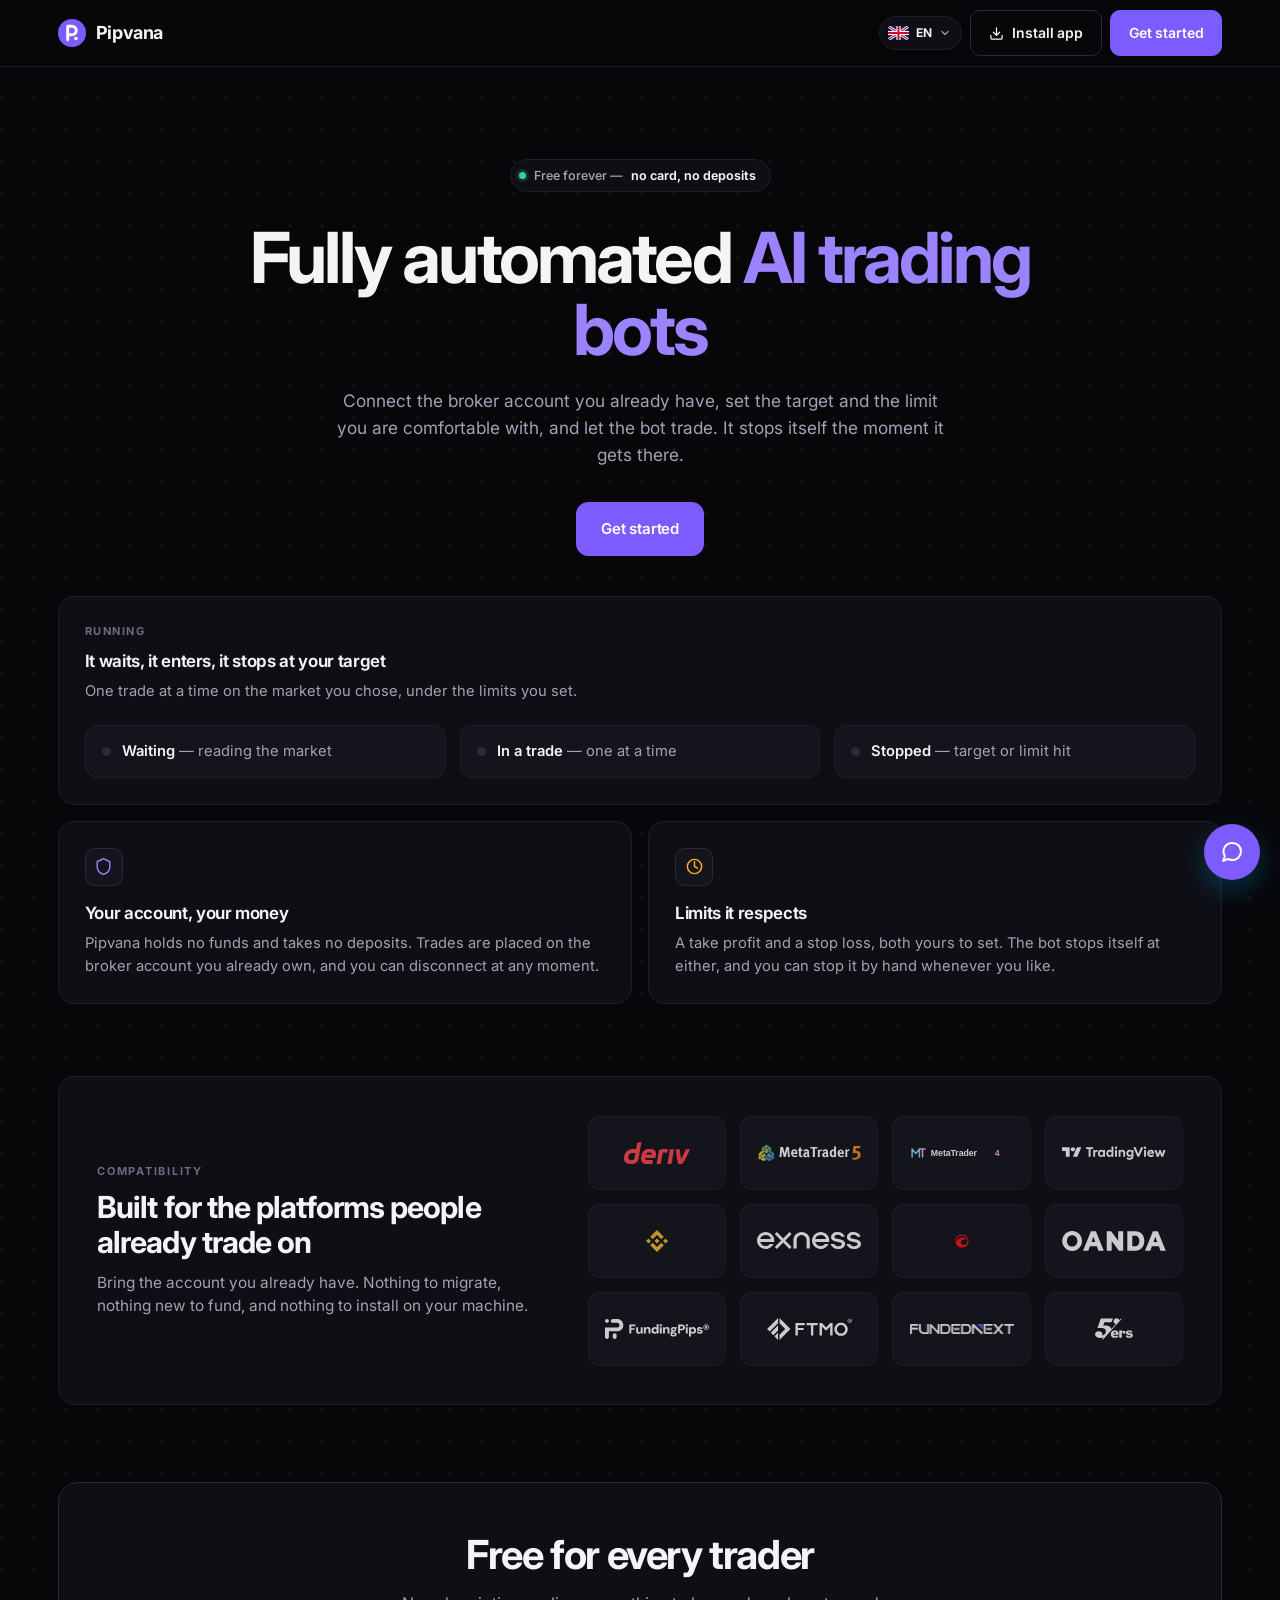
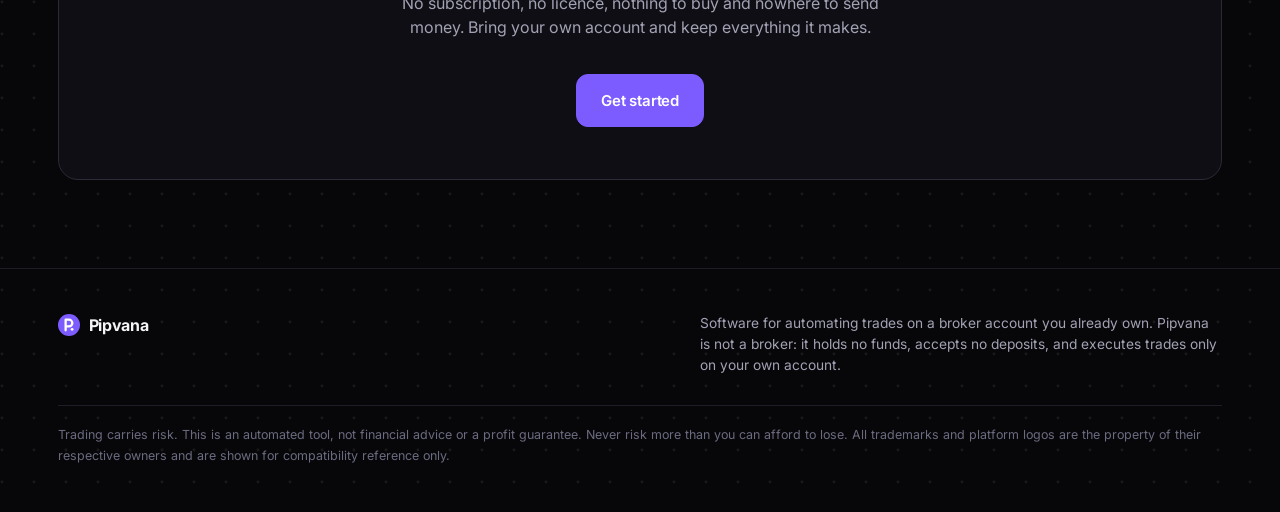
==== analysis.html @ d072cafd "Analysis and Pipvana AI: words at a $0 balance; never past the 10,000 payout; a way to open a real a" ====
<!doctype html>
<html lang="en">
<head>
<meta charset="utf-8" />
<meta name="viewport" content="width=device-width, initial-scale=1, viewport-fit=cover" />
<title>Analysis | Pipvana</title>
<meta name="robots" content="noindex,nofollow" />
<meta name="theme-color" content="#f7f7fb" />
<link rel="icon" href="/favicon.ico" sizes="48x48" />
<link rel="icon" href="/favicon.svg" type="image/svg+xml" sizes="any" />
<link rel="apple-touch-icon" href="/icons/apple-touch-icon.png" />
<link rel="manifest" href="/manifest.webmanifest" />
<script>
/* Applied before paint: a saved dark choice must not flash a light page
   first. Light is the default; dark is the option. */
(function(){try{var t=localStorage.getItem("uptick_theme");
document.documentElement.setAttribute("data-theme",t==="dark"?"dark":"light");}catch(e){}})();
</script>
<link rel="preconnect" href="https://fonts.googleapis.com" />
<link rel="preconnect" href="https://fonts.gstatic.com" crossorigin />
<link rel="stylesheet" href="https://fonts.googleapis.com/css2?family=Inter:wght@400;500;600;700&display=swap" />
<link rel="stylesheet" href="/site.css" />
<link rel="stylesheet" href="/app.css" />
<link rel="stylesheet" href="/analysis/analysis.css" />
<link rel="stylesheet" href="/alert/alert.css" />
<link rel="stylesheet" href="/support.css" />
</head>
<body class="app">

<header class="top">
  <div class="wrap top-in">
    <a class="brand" href="/home.html">
      <svg viewBox="0 0 32 32" width="28" height="28" aria-hidden="true">
        <circle cx="16" cy="16" r="16" fill="#7c5cff"/>
        <g transform="translate(-1.1 -0.3)"><path d="M12.2 24V8.6h4.9a4.85 4.85 0 0 1 0 9.7h-4.9" fill="none" stroke="#fff" stroke-width="3.3" stroke-linecap="round" stroke-linejoin="round"/><circle cx="21.6" cy="22.6" r="2.05" fill="#fff"/></g>
      </svg>
      <span>Pipvana</span>
    </a>

    <div class="perch">
      <button class="btn btn--icon" data-theme-toggle type="button" aria-pressed="true" title="Switch to light">
        <svg class="ico-moon" viewBox="0 0 24 24" width="15" height="15" fill="none" stroke="currentColor" stroke-width="2" stroke-linecap="round" stroke-linejoin="round" aria-hidden="true"><path d="M21 12.8A9 9 0 1 1 11.2 3a7 7 0 0 0 9.8 9.8z"/></svg>
        <svg class="ico-sun" viewBox="0 0 24 24" width="15" height="15" fill="none" stroke="currentColor" stroke-width="2" stroke-linecap="round" stroke-linejoin="round" aria-hidden="true"><circle cx="12" cy="12" r="4.2"/><path d="M12 2v2m0 16v2M2 12h2m16 0h2M4.9 4.9l1.4 1.4m11.4 11.4 1.4 1.4M19.1 4.9l-1.4 1.4M6.3 17.7l-1.4 1.4"/></svg>
        <span data-theme-label class="vh">Light</span>
      </button>
      <span class="perch-v" id="balance">&mdash;</span>
      <span class="badge" id="acct-badge">Real</span>
      <!-- No real account yet (real.js): a red way to open one, in place of the balance. -->
      <a class="perch-real" id="acct-real" href="https://home.deriv.com/dashboard/home?t=8XPRHR2Y8SN8" target="_blank" rel="noopener noreferrer sponsored" hidden><svg viewBox="0 0 24 24" width="14" height="14" fill="none" stroke="currentColor" stroke-width="2" stroke-linecap="round" stroke-linejoin="round" aria-hidden="true"><path d="M16 21v-2a4 4 0 0 0-4-4H6a4 4 0 0 0-4 4v2"/><circle cx="9" cy="7" r="4"/><path d="M19 8v6"/><path d="M22 11h-6"/></svg><span class="perch-real-l">Create real account</span><span class="perch-real-s">Real account</span></a>
      <a class="btn" href="/home.html">Home</a>
    </div>
  </div>
</header>

<main class="wrap dash-main">

  <!-- ── settings ─────────────────────────────────────────────────────── -->
  <section class="tools">
    <div class="tools-head">
      <!-- The "a" of analysis is the handle for the account picker: three
           clicks and it appears. Hidden by default so the page trades the real
           account and only the real account — a demo picked by accident is a
           session of practice trades somebody believes are real, and the
           reverse is worse. -->
      <h1 class="tools-t">Market <span class="acct-reveal" id="acct-key" title="Analysis">a</span>nalysis tools</h1>
    </div>

    <div class="tools-grid">
      <label class="fld fld--acct" id="acct-fld" hidden>
        <span class="fld-k">Account</span>
        <select class="fld-i" id="account"></select>
      </label>
      <label class="fld">
        <span class="fld-k"><span data-k>Stake</span><b class="fig-risk" id="stake-risk" data-i18n-skip hidden></b></span>
        <input class="fld-i" id="stake" type="number" min="0.35" step="0.01" value="1" inputmode="decimal" />
      </label>
      <label class="fld">
        <span class="fld-k">Reference digit</span>
        <input class="fld-i" id="ref" type="number" min="0" max="9" step="1" value="5" inputmode="numeric" />
      </label>
      <label class="fld">
        <span class="fld-k">Analysis count</span>
        <input class="fld-i" id="count" type="number" min="10" max="5000" step="10" value="130" inputmode="numeric" />
      </label>

      <div class="fld fld--mart">
        <span class="fld-k">
          Martingale
          <button class="tog" id="mart-tog" type="button" role="switch" aria-checked="true" aria-label="Martingale">
            <span class="tog-dot"></span>
          </button>
        </span>
        <input class="fld-i" id="mart" type="number" min="1" step="0.1" value="3.1" inputmode="decimal" />
      </div>
    </div>

    <div class="syms">
      <span class="fld-k">Active symbols <span class="fld-hint">select a symbol to see its analysis</span></span>
      <div class="syms-row" id="syms"></div>
    </div>

    <p class="tools-foot">
      <span class="risk" id="risk"></span>
      <span class="next-stake" id="next-stake"></span>
    </p>

    <p class="status" id="status" role="status" aria-live="polite"></p>
  </section>

  <!-- ── one card per active symbol ───────────────────────────────────── -->
  <section class="cards-grid" id="cards"></section>

  <footer class="dash-foot">
    <p class="disclaimer">Trading carries risk. This is an automated tool, not financial advice or a profit guarantee. Never risk more than you can afford to lose.</p>
  </footer>

</main>

<!-- ── transactions ─────────────────────────────────────────────────────
     A rail down the right on a wide screen; on a narrow one the same markup
     becomes a sheet that rises from the bottom. -->
<aside class="txn" id="txn">
  <button class="txn-handle" data-handle type="button" aria-expanded="false" aria-controls="txn-body">
    <span class="txn-grip" aria-hidden="true"></span>
    <span class="txn-handle-t">Transactions <span class="txn-count" data-count></span></span>
    <svg class="txn-chev" viewBox="0 0 24 24" width="16" height="16" fill="none" stroke="currentColor" stroke-width="2.2" stroke-linecap="round" stroke-linejoin="round" aria-hidden="true"><path d="m6 15 6-6 6 6"/></svg>
  </button>

  <div class="txn-body" id="txn-body">
    <div class="txn-head">
      <span>Type</span>
      <span>Entry/Exit spot</span>
      <span class="txn-head-r">Buy price and P/L</span>
    </div>

    <ul class="txn-rows" data-rows><li class="tx-none">No transactions yet.</li></ul>

    <div class="sum">
      <div class="sum-c"><span class="sum-k">Total stake</span><span class="sum-v" data-stake>&mdash;</span></div>
      <div class="sum-c"><span class="sum-k">Total payout</span><span class="sum-v" data-payout>&mdash;</span></div>
      <div class="sum-c"><span class="sum-k">No. of runs</span><span class="sum-v" data-runs>0</span></div>
      <div class="sum-c"><span class="sum-k">Contracts lost</span><span class="sum-v" data-lost>0</span></div>
      <div class="sum-c"><span class="sum-k">Contracts won</span><span class="sum-v" data-won>0</span></div>
      <div class="sum-c"><span class="sum-k">Total profit/loss</span><span class="sum-v" data-pl>&mdash;</span></div>
    </div>

    <button class="btn txn-reset" data-reset type="button">Reset</button>
  </div>
</aside>


<!-- ── the floating bot ─────────────────────────────────────────────────
     Drag it anywhere by its header; close it and a small button brings it
     back. It does only what the cards allow by hand. -->
<button class="bot-open" id="bot-open" type="button" hidden>
  <span class="bot-open-dot" aria-hidden="true"></span>
  <svg viewBox="0 0 24 24" width="16" height="16" fill="none" stroke="currentColor" stroke-width="1.9" stroke-linecap="round" stroke-linejoin="round" aria-hidden="true"><rect x="3" y="8" width="18" height="12" rx="3"/><path d="M12 8V4M8 14h.01M16 14h.01"/></svg>
  <span id="bot-open-label">Open bot</span>
</button>

<aside class="bot" id="bot" aria-label="Trading bot">
  <div class="bot-head" id="bot-head">
    <span class="bot-grip" aria-hidden="true"></span>
    <span class="bot-t">Auto bot</span>
    <button class="bot-x" id="bot-close" type="button" aria-label="Close">
      <svg viewBox="0 0 24 24" width="15" height="15" fill="none" stroke="currentColor" stroke-width="2.2" stroke-linecap="round"><path d="M6 6l12 12M18 6L6 18"/></svg>
    </button>
  </div>

  <div class="bot-body">
    <label class="bot-f">
      <span class="bot-k">Market</span>
      <select class="fld-i" id="bot-market"></select>
    </label>

    <label class="bot-f">
      <span class="bot-k">Trade type</span>
      <select class="fld-i" id="bot-pair"></select>
    </label>
    <p class="bot-note">It takes whichever side of the pair is ahead, checked before every trade.</p>

    <div class="bot-f">
      <span class="bot-k">
        Take profit
        <b class="fig-risk" id="bot-tp-risk" data-i18n-skip hidden></b>
        <button class="tog" id="bot-tp-tog" type="button" role="switch" aria-checked="true" aria-label="Take profit"><span class="tog-dot"></span></button>
      </span>
      <div id="bot-tp-row">
        <input class="fld-i" id="bot-tp" type="number" min="0.01" step="0.01" value="100" inputmode="decimal" />
      </div>
    </div>

    <div class="bot-f">
      <span class="bot-k">
        Stop loss
        <button class="tog" id="bot-sl-tog" type="button" role="switch" aria-checked="false" aria-label="Stop loss"><span class="tog-dot"></span></button>
      </span>
      <div id="bot-sl-row" hidden>
        <input class="fld-i" id="bot-sl" type="number" min="0.01" step="0.01" value="1000" inputmode="decimal" />
      </div>
    </div>

    <!-- Safe / High / Too high on the stake and the take profit: why, and the safe figure (risk.js). -->
    <div class="fig-note" id="bot-risk" data-i18n-skip hidden></div>

    <button class="btn btn--violet bot-run" id="bot-run" type="button">Start</button>

    <dl class="bot-stats">
      <div><dt>Trades</dt><dd class="bot-v" id="bot-trades">0</dd></div>
      <div><dt>Win rate</dt><dd class="bot-v" id="bot-wr">—</dd></div>
      <div><dt>P/L</dt><dd class="bot-v" id="bot-pl">+0.00</dd></div>
    </dl>

    <p class="bot-status" id="bot-status"></p>
  </div>
</aside>

<script src="/alert/alert.js"></script>
<script src="/real.js"></script>
<script src="/deriv.js"></script>
<script src="/currency.js"></script>
<script src="/prefs.js"></script>
<script src="/analysis/contracts.js"></script>
<script src="/analysis/session.js"></script>
<script src="/analysis/analyser.js"></script>
<script src="/analysis/txn.js"></script>
<script src="/risk.js"></script>
<script src="/analysis/bot.js"></script>
<script src="/unlock.js"></script>
<script src="/analysis/app.js"></script>
<script src="/theme.js"></script>
<script src="/support.js" defer></script>
<script src="/i18n/i18n.js"></script>
</body>
</html>
---- site.css ----
/* ══════════════════════════════════════════════════════════════════════════
   KAIROS — the site's look.

   Black, with a dotted field. The difference from the other site is not the
   ground, it is the STRUCTURE and the colour: a bento grid where that one has
   a single hero panel, a bordered table of platform marks where that one has
   a loose strip, violet and amber where that one is pink and light blue, and
   generous rounded panels where that one is flat cards and pills.

   Rules kept because they are good practice, not house style: no gradients
   anywhere, depth from solid fills and hairline borders, and every size in
   clamp() so one set of rules holds from a phone to a wide desktop.
   ══════════════════════════════════════════════════════════════════════════ */

:root {
  --void:      #07070a;   /* the page */
  --panel:     #0e0e14;   /* a card on it */
  --panel-2:   #14141c;   /* something raised on the card */
  --line:      #1e1e28;
  --line-hi:   #2b2b38;

  --text:      #f4f4f7;
  --text-2:    #a2a2b4;
  --text-3:    #6b6b80;

  --violet:    #7c5cff;
  --violet-hi: #9b83ff;
  --amber:     #ffb020;
  --mint:      #34d399;

  --gutter: clamp(18px, 4.5vw, 64px);
  --r:      16px;
  --r-sm:   12px;

  /* The dotted field. Bigger and fainter than a texture wants to be, so it
     reads as depth behind the panels rather than as pattern on them. */
  --dots: url("data:image/svg+xml,%3Csvg xmlns='http://www.w3.org/2000/svg' width='32' height='32'%3E%3Ccircle cx='2' cy='2' r='1.4' fill='%23ffffff' fill-opacity='0.07'/%3E%3C/svg%3E");

  /* Tints, as tokens rather than rgba() sprinkled through the file: on a light
     ground the same translucency over white is nearly invisible, so each one
     needs its own value per theme. */
  --violet-tint: rgba(124, 92, 255, 0.13);
  --violet-edge: rgba(124, 92, 255, 0.4);
  --amber-tint:  rgba(255, 176, 32, 0.13);
  --amber-edge:  rgba(255, 176, 32, 0.42);
  --mint-tint:   rgba(52, 211, 153, 0.12);
  --mint-edge:   rgba(52, 211, 153, 0.3);
  --danger:      #ff6a6a;
  --danger-tint: rgba(255, 106, 106, 0.1);
}

/* ── Light ────────────────────────────────────────────────────────────────
   Light is what a first-time visitor gets on every page behind the front
   door; the pages stamp data-theme="light" before they paint unless dark was
   chosen. The landing page is the exception and stays black on purpose, so
   the bare :root above is still the dark set and only what changes is
   written here.

   The accents darken: violet and mint that read well on black are washed out
   on white, and a figure nobody can read is worse than one that is not
   coloured at all. */
:root[data-theme="light"] {
  --void:      #f7f7fb;
  --panel:     #ffffff;
  --panel-2:   #f2f2f7;
  --line:      #e6e6ef;
  --line-hi:   #d5d5e2;

  --text:      #14141c;
  --text-2:    #55556a;
  --text-3:    #83839a;

  --violet:    #6d4bf0;
  --violet-hi: #5836d6;
  --amber:     #b06a00;
  --mint:      #0f9d63;

  --dots: url("data:image/svg+xml,%3Csvg xmlns='http://www.w3.org/2000/svg' width='32' height='32'%3E%3Ccircle cx='2' cy='2' r='1.4' fill='%23000000' fill-opacity='0.07'/%3E%3C/svg%3E");

  --violet-tint: rgba(109, 75, 240, 0.1);
  --violet-edge: rgba(109, 75, 240, 0.3);
  --amber-tint:  rgba(176, 106, 0, 0.1);
  --amber-edge:  rgba(176, 106, 0, 0.28);
  --mint-tint:   rgba(15, 157, 99, 0.1);
  --mint-edge:   rgba(15, 157, 99, 0.28);
  --danger:      #d92d20;
  --danger-tint: rgba(217, 45, 32, 0.08);
}

* { box-sizing: border-box; }
html { -webkit-text-size-adjust: 100%; }

body {
  margin: 0;
  background-color: var(--void);
  background-image: var(--dots);
  color: var(--text);
  font-family: "Inter", ui-sans-serif, system-ui, -apple-system, "Segoe UI", Roboto, Arial, sans-serif;
  font-size: 16px;
  line-height: 1.55;
  -webkit-font-smoothing: antialiased;
}

img { max-width: 100%; }
a { color: inherit; text-decoration: none; }

/* Full bleed. A centred column leaves a band of empty page down each side on
   a wide screen; this uses the screen it is given and keeps only a gutter. */
.wrap { width: 100%; padding-inline: var(--gutter); }

/* ── Header ───────────────────────────────────────────────────────────── */

.top {
  position: sticky;
  top: 0;
  z-index: 60;
  /* The page's own ground at four fifths, so the bar belongs to whichever
     theme is on rather than being a black strip on a white page. */
  background: color-mix(in srgb, var(--void) 82%, transparent);
  backdrop-filter: blur(12px);
  border-bottom: 1px solid var(--line);
}
@supports not (background: color-mix(in srgb, red 50%, transparent)) {
  .top { background: var(--void); }
}
.top-in { display: flex; align-items: center; gap: 14px; height: 66px; }

.brand { display: inline-flex; align-items: center; gap: 10px; font-weight: 700; font-size: 18px; letter-spacing: -0.02em; }
.brand svg { display: block; }
.top-cta { display: flex; align-items: center; gap: 8px; margin-left: auto; }

/* ── Buttons ──────────────────────────────────────────────────────────── */

.btn {
  display: inline-flex;
  align-items: center;
  justify-content: center;
  gap: 8px;
  padding: 11px 18px;
  font: inherit;
  font-size: 14px;
  font-weight: 600;
  letter-spacing: -0.01em;
  color: var(--text);
  background: transparent;
  border: 1px solid var(--line-hi);
  border-radius: 10px;
  cursor: pointer;
  transition: background 0.16s ease, border-color 0.16s ease, transform 0.08s ease;
}
.btn:hover { background: var(--panel-2); border-color: #3a3a4a; }
.btn:active { transform: translateY(1px); }
.btn[hidden] { display: none; }

.btn--violet { background: var(--violet); border-color: var(--violet); color: #fff; }
:root[data-theme="light"] .btn--violet:hover { background: var(--violet-hi); border-color: var(--violet-hi); }
.btn--violet:hover { background: var(--violet-hi); border-color: var(--violet-hi); }
.btn--lg { padding: 14px 24px; font-size: 15px; border-radius: 12px; }

/* ── Switch ───────────────────────────────────────────────────────────────
   The martingale on the analysis page, the take profit and the stop loss on
   the bot, "first trade loses" on both simulation cards. It lives here rather
   than in any one page's stylesheet because the pages that use it do not all
   load the same ones — and a switch that is not styled is a setting nobody
   can see they have. */

.tog {
  position: relative;
  flex: none;
  width: 34px;
  height: 18px;
  padding: 0;
  background: var(--panel-2);
  border: 1px solid var(--line-hi);
  border-radius: 999px;
  cursor: pointer;
  transition: background 0.18s ease, border-color 0.18s ease;
}
.tog-dot {
  position: absolute;
  top: 2px;
  left: 2px;
  width: 12px;
  height: 12px;
  background: var(--text-3);
  border-radius: 50%;
  transition: transform 0.18s ease, background 0.18s ease;
}
/* On moves the knob as well as changing the colour, so it does not rest on
   hue alone. */
.tog[aria-checked="true"] { background: var(--mint-tint); border-color: var(--mint-edge); }
.tog[aria-checked="true"] .tog-dot { transform: translateX(16px); background: var(--mint); }

@media (max-width: 700px) { .btn--install span { display: none; } }

/* ── Flash ────────────────────────────────────────────────────────────────
   Two of them: the dashboard's "connected" line, which sits in the flow and
   fades itself out, and the landing page's failure, which floats over the
   page because there is no column there to sit in.

   Both fade rather than appear: a banner that pops in is read as an error by
   somebody who was not looking at that part of the screen. */

.flash {
  display: inline-flex;
  align-items: center;
  gap: 9px;
  margin-bottom: 16px;
  padding: 9px 14px;
  font-size: 13px;
  font-weight: 600;
  color: var(--mint);
  background: var(--mint-tint);
  border: 1px solid var(--mint-edge);
  border-radius: 10px;
  opacity: 0;
  transform: translateY(-6px);
  transition: opacity 0.3s ease, transform 0.3s ease;
}
.flash.is-in { opacity: 1; transform: none; }
.flash[hidden] { display: none; }

.flash--error {
  position: fixed;
  left: 50%;
  bottom: 24px;
  z-index: 80;
  margin: 0;
  max-width: calc(100vw - 40px);
  color: var(--danger);
  background: var(--panel);
  border-color: var(--danger);
  transform: translate(-50%, 8px);
  text-align: center;
}
.flash--error.is-in { transform: translate(-50%, 0); }

/* ── The connect gate ─────────────────────────────────────────────────────
   Asked once, on the first press of Get started. Its own classes rather than
   the dashboard's .sheet, which lives in app.css — a file the landing page
   does not load. Tokens throughout, so it holds up in either theme. */

.gate {
  position: fixed;
  inset: 0;
  z-index: 90;
  display: grid;
  place-items: center;
  padding: 20px;
}
.gate[hidden] { display: none; }

.gate-back {
  position: absolute;
  inset: 0;
  background: rgba(0, 0, 0, 0.66);
  opacity: 0;
  transition: opacity 0.2s ease;
}
.gate.is-in .gate-back { opacity: 1; }

.gate-card {
  position: relative;
  width: min(100%, 460px);
  max-height: min(86vh, 640px);
  overflow-y: auto;
  padding: clamp(22px, 3vw, 28px);
  background: var(--panel);
  border: 1px solid var(--line);
  border-radius: var(--r);
  opacity: 0;
  transform: translateY(10px) scale(0.985);
  transition: opacity 0.2s ease, transform 0.2s ease;
}
.gate.is-in .gate-card { opacity: 1; transform: none; }

.gate-head { display: flex; align-items: flex-start; justify-content: space-between; gap: 16px; }
.gate-k {
  margin: 0 0 4px;
  font-size: 10px;
  font-weight: 700;
  letter-spacing: 0.14em;
  text-transform: uppercase;
  color: var(--text-3);
}
.gate-t {
  margin: 0;
  font-size: clamp(1.1rem, 2.2vw, 1.28rem);
  font-weight: 700;
  letter-spacing: -0.02em;
}
.gate-x {
  flex: none;
  display: grid;
  place-items: center;
  width: 34px;
  height: 34px;
  color: var(--text-2);
  background: transparent;
  border: 1px solid var(--line);
  border-radius: 10px;
  cursor: pointer;
  transition: color 0.18s ease, border-color 0.18s ease;
}
.gate-x:hover { color: var(--text); border-color: var(--line-hi); }

.gate-p { margin: 18px 0 0; font-size: 13px; line-height: 1.6; color: var(--text-2); }
.gate-p strong { color: var(--text); font-weight: 650; }

/* The two answers, each the full width of the card: this is a choice between
   them, not a main action with an afterthought beside it. */
.gate-actions { display: grid; gap: 10px; margin-top: 22px; }
.gate-actions .btn { width: 100%; }

/* ── Hero ─────────────────────────────────────────────────────────────────
   Centred, because the bento grid under it is the width of the page and a
   left-aligned headline would leave it hanging off one edge. */

.hero { padding: clamp(46px, 8vw, 92px) 0 clamp(26px, 4vw, 40px); text-align: center; }

.pill {
  display: inline-flex;
  align-items: center;
  gap: 8px;
  padding: 6px 14px 6px 8px;
  font-size: 12.5px;
  font-weight: 550;
  color: var(--text-2);
  background: var(--panel);
  border: 1px solid var(--line);
  border-radius: 999px;
}
.pill b { color: var(--text); font-weight: 650; }
.pill-dot {
  width: 7px; height: 7px; border-radius: 50%;
  background: var(--mint);
  box-shadow: 0 0 0 3px rgba(52, 211, 153, 0.16);
  animation: beat 2.4s ease-in-out infinite;
}
@keyframes beat { 50% { opacity: 0.35; } }

.h1 {
  margin: clamp(20px, 3vw, 30px) auto 0;
  max-width: 20ch;
  font-size: clamp(2.3rem, 6.4vw, 4.4rem);
  line-height: 1.02;
  letter-spacing: -0.04em;
  font-weight: 700;
}
.h1 em { font-style: normal; color: var(--violet-hi); }

.sub {
  margin: clamp(16px, 2.2vw, 22px) auto 0;
  max-width: 56ch;
  font-size: clamp(1rem, 1.35vw, 1.1rem);
  color: var(--text-2);
}

.cta-row { display: flex; flex-wrap: wrap; gap: 10px; justify-content: center; margin-top: clamp(24px, 3.2vw, 34px); }

/* ── Bento ────────────────────────────────────────────────────────────────
   Four panels on a six-column grid: a wide one that shows the bot's states,
   and three that each answer one question. This is the shape of the page. */

.bento {
  display: grid;
  grid-template-columns: repeat(6, minmax(0, 1fr));
  gap: clamp(12px, 1.4vw, 16px);
  padding-bottom: clamp(40px, 6vw, 72px);
}
.tile {
  padding: clamp(20px, 2.2vw, 26px);
  background: var(--panel);
  border: 1px solid var(--line);
  border-radius: var(--r);
}
.tile--wide { grid-column: span 6; }
.tile--half { grid-column: span 3; }

.tile-k {
  margin: 0 0 8px;
  font-size: 11px;
  font-weight: 700;
  letter-spacing: 0.14em;
  text-transform: uppercase;
  color: var(--text-3);
}
.tile-t { margin: 0 0 6px; font-size: 1.06rem; font-weight: 650; letter-spacing: -0.02em; }
.tile-p { margin: 0; font-size: 0.92rem; color: var(--text-2); }

.tile-icon {
  display: grid;
  place-items: center;
  width: 38px; height: 38px;
  margin-bottom: 14px;
  border: 1px solid var(--line-hi);
  border-radius: 10px;
  background: var(--panel-2);
}
.i-violet { color: var(--violet-hi); }
.i-amber { color: var(--amber); }
.i-mint { color: var(--mint); }

@media (max-width: 860px) {
  .tile--half { grid-column: span 6; }
}

/* ── The states strip ─────────────────────────────────────────────────────
   What the bot is doing, as the three states it moves between. No prices and
   no figures: a number on a landing page about trading is a number somebody
   had to make up. */

.flow {
  display: grid;
  grid-template-columns: repeat(3, minmax(0, 1fr));
  gap: clamp(10px, 1.2vw, 14px);
  margin-top: clamp(16px, 2vw, 22px);
}
.state {
  display: flex;
  align-items: center;
  gap: 11px;
  padding: 14px 16px;
  background: var(--panel-2);
  border: 1px solid var(--line);
  border-radius: var(--r-sm);
  font-size: 0.92rem;
  color: var(--text-2);
}
.state b { color: var(--text); font-weight: 600; }
.state-led {
  flex: none;
  width: 9px; height: 9px;
  border-radius: 50%;
  background: var(--line-hi);
}

/* Each state lights in turn, so the strip reads as a cycle rather than three
   labels. Nine seconds: long enough to notice, slow enough to ignore. */
.state:nth-child(1) .state-led { animation: lamp 9s linear infinite; }
.state:nth-child(2) .state-led { animation: lamp 9s linear infinite 3s; }
.state:nth-child(3) .state-led { animation: lamp 9s linear infinite 6s; }

@keyframes lamp {
  0%, 33.4% { background: var(--violet); box-shadow: 0 0 0 3px rgba(124, 92, 255, 0.2); }
  33.5%, 100% { background: var(--line-hi); box-shadow: none; }
}

@media (max-width: 700px) { .flow { grid-template-columns: minmax(0, 1fr); } }
@media (prefers-reduced-motion: reduce) {
  .state-led, .pill-dot { animation: none; }
}

/* ── Platforms ────────────────────────────────────────────────────────────
   The line on the left, the marks floating on the right. Each one drifts on
   its own timing, so the cluster breathes rather than pulsing in unison —
   twelve things moving together reads as a glitch, twelve things moving
   independently reads as alive. */

.plat { padding-bottom: clamp(44px, 6vw, 84px); }
.plat-in {
  display: grid;
  grid-template-columns: minmax(0, 0.85fr) minmax(0, 1.15fr);
  gap: clamp(24px, 4vw, 64px);
  align-items: center;
  padding: clamp(24px, 3vw, 40px);
  background: var(--panel);
  border: 1px solid var(--line);
  border-radius: var(--r);
}
.plat-k {
  margin: 0 0 10px;
  font-size: 11px;
  font-weight: 700;
  letter-spacing: 0.16em;
  text-transform: uppercase;
  color: var(--text-3);
}
.plat-t { margin: 0; font-size: clamp(1.35rem, 2.4vw, 1.9rem); line-height: 1.12; letter-spacing: -0.03em; font-weight: 700; }
.plat-p { margin: 12px 0 0; max-width: 44ch; color: var(--text-2); font-size: 0.96rem; }

.cloud {
  display: grid;
  grid-template-columns: repeat(4, minmax(0, 1fr));
  gap: clamp(10px, 1.2vw, 14px);
}
.chip {
  display: grid;
  place-items: center;
  min-height: 74px;
  padding: 14px;
  background: var(--panel-2);
  border: 1px solid var(--line);
  border-radius: var(--r-sm);
  animation: float 7s ease-in-out infinite;
  transition: border-color 0.16s ease, transform 0.16s ease;
}
.chip:hover { border-color: var(--line-hi); transform: translateY(-2px); }
.chip img { height: 22px; width: auto; max-width: 104px; object-fit: contain; opacity: 0.78; }
.chip:hover img { opacity: 1; }

/* Twelve chips, each offset so no two rise together. */
.chip:nth-child(6n+1) { animation-delay: 0s; }
.chip:nth-child(6n+2) { animation-delay: -1.1s; }
.chip:nth-child(6n+3) { animation-delay: -2.3s; }
.chip:nth-child(6n+4) { animation-delay: -3.4s; }
.chip:nth-child(6n+5) { animation-delay: -4.6s; }
.chip:nth-child(6n)   { animation-delay: -5.7s; }

@keyframes float {
  0%, 100% { transform: translateY(0); }
  50% { transform: translateY(-7px); }
}

@media (max-width: 1000px) {
  .plat-in { grid-template-columns: minmax(0, 1fr); }
}
@media (max-width: 560px) {
  .cloud { grid-template-columns: repeat(3, minmax(0, 1fr)); }
  .chip { min-height: 64px; }
}
@media (prefers-reduced-motion: reduce) {
  .chip { animation: none; }
}

/* ── Closing ──────────────────────────────────────────────────────────── */

.end { padding-bottom: clamp(48px, 7vw, 88px); }
.end-in {
  padding: clamp(28px, 4vw, 52px);
  text-align: center;
  background: var(--panel);
  border: 1px solid var(--line-hi);
  border-radius: calc(var(--r) + 4px);
}
.end-t { margin: 0 auto; max-width: 20ch; font-size: clamp(1.6rem, 3.4vw, 2.5rem); line-height: 1.06; letter-spacing: -0.035em; font-weight: 700; }
.end-p { margin: 14px auto 0; max-width: 52ch; color: var(--text-2); font-size: 1rem; }

/* ── Footer ───────────────────────────────────────────────────────────── */

.foot { border-top: 1px solid var(--line); padding: clamp(28px, 4vw, 44px) 0 clamp(32px, 4vw, 46px); }
.foot-in { display: flex; flex-wrap: wrap; gap: 20px 40px; justify-content: space-between; align-items: flex-start; }
.foot-brand { display: inline-flex; align-items: center; gap: 9px; font-weight: 700; letter-spacing: -0.02em; }
.foot-note { max-width: 58ch; margin: 0; font-size: 0.86rem; color: var(--text-2); }
.foot-legal { margin: clamp(20px, 3vw, 28px) 0 0; padding-top: 18px; border-top: 1px solid var(--line); font-size: 0.78rem; line-height: 1.7; color: var(--text-3); }

/* ── The install prompt, for install.js ───────────────────────────────── */

.how {
  position: fixed; inset: 0; z-index: 200;
  display: flex; align-items: center; justify-content: center;
  padding: 20px;
  background: rgba(3, 3, 6, 0.66);
}
.how-card {
  width: 100%; max-width: 380px;
  padding: 22px;
  background: var(--panel);
  border: 1px solid var(--line-hi);
  border-radius: var(--r);
}
.how-head { display: flex; align-items: flex-start; justify-content: space-between; gap: 12px; }
.how-head h3 { margin: 0; font-size: 1.02rem; letter-spacing: -0.02em; }
.how-x {
  flex: none; display: grid; place-items: center;
  width: 30px; height: 30px;
  background: none; color: var(--text-2);
  border: 1px solid var(--line-hi); border-radius: 9px; cursor: pointer;
}
.how-card > p { margin: 10px 0 14px; font-size: 0.9rem; color: var(--text-2); }
.how-steps { margin: 0 0 18px; padding-left: 20px; font-size: 0.92rem; color: var(--text-2); }
.how-steps li { margin-bottom: 8px; }
.how-steps b { color: var(--text); }
.how-ok { width: 100%; }

/* ══ Names the tool pages already use ══════════════════════════════════════
   analysis.css was written against the other site's token names. Rather than
   rewrite seven hundred lines of layout that works, the names are pointed at
   this site's palette here — one place to look, and the layout file stays a
   layout file.

   The market colours are this site's own: violet leads, amber answers it, and
   the rise/fall pair is the mint and red already used for a profit and a loss
   so a green number means the same thing on every page. */
:root {
  --surface:    var(--panel);
  --surface-2:  var(--panel-2);
  --raise:      var(--panel-2);
  --base:       var(--void);
  --bg:         var(--void);
  --ink:        var(--text);
  --ink-soft:   var(--text-2);
  --ink-muted:  var(--text-2);
  --ink-faint:  var(--text-3);
  --on-accent:  #ffffff;
  --ring:       rgba(255, 255, 255, 0.5);
  --radius:     var(--r);
  --radius-sm:  var(--r-sm);
  --alt-tint:   rgba(255, 255, 255, 0.04);
  --pink:       var(--danger);
  --blue:       var(--violet);
  --blue-hi:    var(--violet-hi);
  --ok:         var(--mint);

  --up:     var(--mint);
  --down:   var(--danger);
  --even:   #38bdf8;
  /* The Real group in the portfolio — the money that is actually money. */
  --real:      #38bdf8;
  --real-tint: rgba(56, 189, 248, 0.14);
  --odd:    #f472b6;
  --over:   var(--amber);
  --under:  #2dd4bf;
  --match:  var(--violet-hi);
  --differ: #94a3b8;
  --cur:    var(--violet-hi);
}

:root[data-theme="light"] {
  --on-accent: #ffffff;
  --ring:      rgba(0, 0, 0, 0.45);

  --even:   #0284c7;
  --real:      #0284c7;
  --real-tint: rgba(2, 132, 199, 0.10);
  --odd:    #db2777;
  --under:  #0d9488;
  --differ: #64748b;
  --alt-tint: rgba(0, 0, 0, 0.035);
}
---- app.css ----
/* ══════════════════════════════════════════════════════════════════════════
   PIPVANA — the app.

   The dashboard and the furniture the tool pages share, in the same language
   as the landing page: black ground, dotted field, violet and amber, panels
   with hairline borders. Laid out as a working screen rather than a page you
   read — tools first, the account under them, prices in a column beside both.

   Loaded after site.css, which holds the tokens, the buttons and the header.
   ══════════════════════════════════════════════════════════════════════════ */

/* A column the height of the window, so the footer sits at the bottom of the
   screen rather than floating with eighty pixels of dead ground beneath it.
   Short content pushes the space above the disclaimer, where it reads as room
   rather than as an unfinished page. */
.app { display: flex; flex-direction: column; min-height: 100svh; }
/* The header is STICKY, not fixed, so it already takes its own space in the
   flow — the padding that used to be here was clearing a bar that needed no
   clearing, and the two together left most of a hundred pixels of nothing
   between the header and the first word. This is breathing room and nothing
   more. */
.app-main { flex: 1; display: flex; flex-direction: column; padding-top: clamp(14px, 2vh, 22px); padding-bottom: clamp(10px, 1.4vh, 16px); }

/* Title and line on one row where there is width for it: two stacked lines
   above the tools cost forty pixels a laptop does not have to spare. */
.app-head {
  display: flex;
  align-items: baseline;
  flex-wrap: wrap;
  gap: 6px 14px;
  margin-bottom: clamp(10px, 1.3vw, 14px);
}
.app-t { margin: 0; font-size: clamp(1.35rem, 2.2vw, 1.7rem); font-weight: 700; letter-spacing: -0.03em; }

/* Two columns across the whole width: the work on the left, the prices on the
   right at a width a list of sparklines actually needs.

   The grid takes the height left over, rather than the footer taking it. Those
   are the only two candidates on a page shorter than the screen, and giving it
   to the footer is what left a band of empty ground between the last card and
   the small print. Given to the grid, the prices column grows into it and the
   page ends where the screen does.

   Stretched rather than start-aligned for the same reason: a column that is
   only as tall as its content cannot grow into anything. */
.app-grid {
  display: grid;
  grid-template-columns: minmax(0, 1fr) clamp(300px, 24vw, 380px);
  /* minmax(0, 1fr), not the default auto: an auto row is never smaller than
     its contents, so on a short window the prices panel pushed the page into
     scrolling instead of scrolling inside itself. This lets the row shrink,
     and the panel handles its own overflow. */
  grid-template-rows: minmax(0, 1fr);
  gap: clamp(14px, 1.8vw, 22px);
  align-items: stretch;
  flex: 1;
  min-height: 0;
  margin-bottom: clamp(12px, 1.6vh, 18px);
}
/* A column too, so the account panel below the tools can be told to take the
   rest of it. Otherwise the tools and the account sat at the top and the
   bottom third of this side of the screen was empty ground while the prices
   beside it ran the full height. */
.app-col { display: flex; flex-direction: column; min-width: 0; min-height: 0; }

@media (max-width: 1100px) {
  /* Stacked, there is no second column to balance against and nothing above
     the fold to protect, so everything goes back to its natural height and
     the page scrolls the way a phone expects. Two rows now, both auto — the
     single-row track above would have squeezed the first and left the second
     to fend for itself. */
  .app-grid { grid-template-columns: minmax(0, 1fr); grid-template-rows: auto auto; flex: none; }
  /* Nothing to fill, so nothing stretches. The account panel's own reset is
     down beside its rules — put here it would lose to them, being earlier in
     the file at the same specificity. */
  .app-col { display: block; }
}

/* ── The balance, top right ───────────────────────────────────────────── */

.perch { display: flex; align-items: center; gap: 10px; margin-left: auto; }
.perch-v {
  font-size: clamp(0.95rem, 1.6vw, 1.1rem);
  font-weight: 700;
  letter-spacing: -0.02em;
  font-variant-numeric: tabular-nums;
  /* The same ink as the Real balance in the portfolio below it. It is the
     same money, in both modes, and two colours for one figure read as two
     figures. */
  color: var(--real);
}

.badge {
  padding: 5px 11px;
  font: inherit;
  font-size: 10.5px;
  font-weight: 700;
  letter-spacing: 0.09em;
  text-transform: uppercase;
  color: var(--violet-hi);
  background: var(--violet-tint);
  border: 1px solid var(--violet-edge);
  border-radius: 999px;
  cursor: pointer;
}
.badge--demo { color: var(--amber); background: var(--amber-tint); border-color: var(--amber-edge); }

/* ── Tools ────────────────────────────────────────────────────────────────
   Wide rows rather than square cards: three links do not need a grid, and a
   row gives the name, the line under it and the arrow somewhere to sit. */

/* Three across on a wide screen. Stacked, the three rows plus the account
   panel under them ran past the bottom of a laptop; across, the whole
   dashboard fits above the fold.

   Named dash-tools, not tools: the analysis page's settings panel is a
   .tools, and this grid was reaching across and forcing it into three
   columns — a class collision between two pages that share a stylesheet. */
.dash-tools { display: grid; grid-template-columns: repeat(3, minmax(0, 1fr)); gap: clamp(10px, 1.2vw, 14px); }
@media (max-width: 1000px) { .dash-tools { grid-template-columns: minmax(0, 1fr); } }

.tool {
  display: grid;
  grid-template-columns: 38px minmax(0, 1fr) auto;
  align-items: center;
  gap: 3px 12px;
  padding: clamp(13px, 1.4vw, 16px);
  background: var(--panel);
  border: 1px solid var(--line);
  border-radius: var(--r);
  transition: border-color 0.16s ease, background 0.16s ease;
}
.tool:hover { background: var(--panel-2); border-color: var(--line-hi); }

.tool-icon {
  display: grid;
  place-items: center;
  width: 38px; height: 38px;
  background: var(--panel-2);
  border: 1px solid var(--line-hi);
  border-radius: 11px;
}
/* Placed explicitly rather than left to auto-flow: an item with a row but no
   column gets put wherever the algorithm likes, which is how the title ended
   up above the icon instead of beside it. Icon left spanning both lines,
   arrow right spanning both, name and line between them. */
/* Aligned to the top of the name, not centred across both lines: centred,
   it reads as sitting under the title rather than beside it. */
.tool-icon { grid-column: 1; grid-row: 1 / span 2; align-self: start; margin-top: 1px; }
.tool-h { grid-column: 2; grid-row: 1; display: flex; align-items: center; gap: 8px; flex-wrap: wrap; }
.tool-t { font-size: 1.02rem; font-weight: 650; letter-spacing: -0.02em; }
.tool-p { grid-column: 2; grid-row: 2; font-size: 0.88rem; color: var(--text-2); }
.tool-go { grid-column: 3; grid-row: 1 / span 2; align-self: center; color: var(--text-3); }
.tool:hover .tool-go { color: var(--violet-hi); }

.tag {
  padding: 3px 9px;
  font-size: 9.5px;
  font-weight: 700;
  letter-spacing: 0.09em;
  text-transform: uppercase;
  color: var(--violet-hi);
  border: 1px solid var(--violet-edge);
  border-radius: 999px;
  white-space: nowrap;
}

/* The MetaTrader mark is a wide wordmark, not a square glyph: the icon box
   grows to fit it rather than squeezing it to 24x4. The column stays `auto`
   for that reason, and the arrow keeps its own. */
.tool--logo { grid-template-columns: auto minmax(0, 1fr) auto; }
.tool--logo .tool-icon { width: auto; min-width: 38px; padding: 0 10px; }
.tool-logo { height: 16px; width: auto; max-width: 130px; object-fit: contain; }

/* The MetaTrader wordmark ships white, which disappears on a light panel.
   Two files, one per ground; the theme picks which is painted. */
.tool-logo--ink { display: none; }
:root[data-theme="light"] .tool-logo--ink { display: block; }
:root[data-theme="light"] .tool-logo--pale { display: none; }

/* ── Account panel ────────────────────────────────────────────────────── */

/* Fills what the tools above it leave, and is a column itself so the accounts
   can take the slack while the note and the transfer link stay put at the
   foot of the card. A short portfolio then reads as a panel with room in it
   rather than as a card that stopped early. */
.acctp {
  display: flex;
  flex-direction: column;
  flex: 1;
  min-height: 0;
  margin-top: clamp(10px, 1.2vw, 14px);
  padding: clamp(14px, 1.5vw, 18px);
  background: var(--panel);
  border: 1px solid var(--line);
  border-radius: var(--r);
}
.acctp[hidden] { display: none; }
.acctp-head { flex: none; display: flex; align-items: flex-start; justify-content: space-between; gap: 14px; margin-bottom: 11px; }
/* The accounts take the slack, which is what holds the note and the transfer
   link against the bottom of the card. A portfolio longer than the card is
   tall grows the row and scrolls the page instead — the overflow here is a
   guard against spilling out of the border, not the usual path. */
.acctp-body { flex: 1; min-height: 0; overflow-y: auto; scrollbar-width: thin; }
.acctp-k { margin: 0 0 2px; font-size: 10px; font-weight: 700; letter-spacing: 0.14em; text-transform: uppercase; color: var(--text-3); }
.acctp-t { margin: 0; font-size: 0.98rem; font-weight: 650; letter-spacing: -0.02em; }
.acctp-note { margin: 0; font-size: 11.5px; line-height: 1.6; color: var(--text-3); }
.acctp-note strong { color: var(--text-2); font-weight: 600; }

/* Stacked, there is no column height to fill, so the card is as tall as what
   is in it and nothing scrolls inside anything. Down here rather than up with
   the grid's own reset: at the same specificity the rules above would win. */
@media (max-width: 1100px) {
  .acctp { display: block; flex: none; }
  .acctp-body { overflow: visible; }
}

.grp + .grp { margin-top: 10px; }
.grp-t {
  margin: 0 0 4px;
  font-size: 10px;
  font-weight: 700;
  letter-spacing: 0.14em;
  text-transform: uppercase;
  color: var(--text-3);
}

/* The Real group carries the account's own colour: a coloured pill on the
   title and the balance in the same ink, so the row that is actual money is
   the one the eye lands on. Demo stays quiet. Same in practice mode — the
   figure changes, the emphasis does not. */
.grp--real .grp-t {
  display: inline-flex; align-items: center; gap: 6px;
  padding: 3px 9px; border-radius: 999px;
  background: var(--real-tint); color: var(--real);
}
.grp--real .grp-t::before {
  content: ""; width: 6px; height: 6px; border-radius: 999px;
  background: var(--real); box-shadow: 0 0 0 3px var(--real-tint);
}
.grp--real .acct-bal { color: var(--real); font-weight: 750; }
.accts { list-style: none; margin: 0; padding: 0; border-top: 1px solid var(--line); }
.acct {
  display: grid;
  grid-template-columns: auto minmax(0, 1fr) auto;
  align-items: center;
  gap: 12px;
  padding: 7px 0;
  border-bottom: 1px solid var(--line);
  font-size: 12.5px;
}
.acct:last-child { border-bottom: 0; }
.acct--none, .acct--wait { display: block; color: var(--text-3); }
.acct-kind {
  padding: 2px 8px;
  font-size: 9.5px;
  font-weight: 700;
  letter-spacing: 0.08em;
  text-transform: uppercase;
  color: var(--text-2);
  background: var(--panel-2);
  border: 1px solid var(--line);
  border-radius: 6px;
}
.acct-id { color: var(--text-2); font-variant-numeric: tabular-nums; overflow-wrap: anywhere; }
.acct-bal { font-weight: 650; font-variant-numeric: tabular-nums; }

.sheet-who { margin: 0 0 8px; font-size: 12.5px; font-weight: 650; }
.sheet-note { margin-top: 16px; font-size: 11.5px; line-height: 1.6; color: var(--text-3); }
.sheet-note strong { color: var(--text-2); }

.btn--sm { padding: 7px 13px; font-size: 12px; border-radius: 9px; }
.btn[hidden] { display: none; }

/* The one control here that undoes something wears the colour that says so.
   The border stays quiet until hover: a permanently red outline sitting in a
   panel reads as an alert about the account rather than an action on it. */
.btn--danger { color: var(--danger); }
.btn--danger:hover { color: var(--danger); border-color: var(--danger); background: var(--danger-tint); }

/* The note and the way out of it, on one line: two stacked blocks under the
   accounts cost a row the fold does not have. */
.acctp-foot {
  flex: none;   /* holds its place at the bottom of the card */
  display: flex;
  align-items: center;
  justify-content: space-between;
  flex-wrap: wrap;
  gap: 10px 16px;
  margin-top: 12px;
}

.linkout {
  display: inline-flex;
  align-items: center;
  gap: 7px;
  padding: 8px 13px;
  font-size: 12.5px;
  font-weight: 600;
  color: var(--violet-hi);
  border: 1px solid var(--line-hi);
  border-radius: 10px;
}
.linkout:hover { border-color: var(--violet); background: var(--violet-tint); }

/* ── Prices ───────────────────────────────────────────────────────────── */

/* A column itself, so the list below the heading can be told to take whatever
   height the panel was given. */
.markets {
  display: flex;
  flex-direction: column;
  min-width: 0;
  min-height: 0;   /* so it can be shorter than its list and let it scroll */
  background: var(--panel);
  border: 1px solid var(--line);
  border-radius: var(--r);
  overflow: hidden;
}
/* ── This card is Evie's ──────────────────────────────────────────────────
   The prices panel is the one piece of furniture the two sites share
   outright: same heading, same three columns, same paddings, same sparkline
   box, same pill on the right. Only the palette is Pipvana's. Sizes below are
   the numbers from evietrader.site rather than anything derived here, so
   changing one of them there and not here is what would break the pair. */

.mk-head {
  flex: none;
  display: flex;
  align-items: center;
  justify-content: space-between;
  gap: 12px;
  margin: 0;
  padding: 14px 16px;
  font-size: 13px;
  font-weight: 650;
  color: var(--text);
  border-bottom: 1px solid var(--line);
}

/* A quiet pulse while prices are arriving. */
.mk-live {
  width: 7px; height: 7px;
  border-radius: 50%;
  background: var(--mint);
  animation: beat 2s ease-in-out infinite;
}

.mk-list {
  list-style: none;
  margin: 0;
  padding: 4px 6px 6px;
  /* Exactly the height the panel has, no more and no less. It used to be
     capped at a flat 460px, which is a guess about the screen rather than a
     measurement of it: on a laptop it was still too tall, and on a monitor the
     list scrolled inside itself while a hundred and sixty pixels of the page
     sat empty underneath. Now it is whatever is left after the heading, so ten
     markets show without scrolling wherever there is room for ten, and it
     scrolls where there is not. */
  flex: 1;
  min-height: 0;
  overflow-y: auto;
  overscroll-behavior: contain;
  scrollbar-width: thin;
  scrollbar-color: var(--line-hi) transparent;
}
/* An ordinary block again, and this is not cosmetic.

   Stacked, the rail stands at its full height and has nothing to scroll inside
   itself — but `overflow-y: auto` still made it a scroll container, and
   `overscroll-behavior: contain` on a scroll container stops the gesture
   reaching the page. So a swipe that began anywhere on the card scrolled
   neither the card, which had nowhere to go, nor the page. On a phone the card
   is most of the screen, which is why the page seemed to lock near the footer.
   Both properties belong to the wide layout, where the list really does scroll
   within a fixed panel, so they are returned to their initial values here
   rather than removed above — the same thing .acctp-body does. */
@media (max-width: 1100px) {
  .mk-list { flex: none; overflow: visible; overscroll-behavior: auto; }
}
.mk {
  display: grid;
  /* Name takes the slack; the sparkline and the figure keep fixed widths so
     the percentages line up as a column down the right. */
  grid-template-columns: minmax(0, 1fr) 96px 64px;
  align-items: center;
  gap: 10px;
  padding: 9px 12px;
  border-top: 1px solid var(--line);
}
.mk:first-child { border-top: 0; }
.mk-name { font-size: 12px; color: var(--text-2); white-space: nowrap; overflow: hidden; text-overflow: ellipsis; }

/* The slot holds the row's height before a price has arrived, which is what
   stops the list growing under the cursor on a refresh. Both are the size the
   sparkline is actually drawn at, so nothing is scaled. */
.mk-spark, .mk-slot { display: block; width: 96px; height: 34px; }

.mk-pct {
  padding: 4px 0;
  font-size: 11.5px;
  font-weight: 700;
  font-variant-numeric: tabular-nums;
  text-align: center;
  border-radius: 7px;
  white-space: nowrap;
}
.mk-pct--up { color: var(--mint); background: var(--mint-tint); }
.mk-pct--down { color: var(--danger); background: var(--danger-tint); }
.mk-pct--idle { color: var(--text-3); background: var(--panel-2); }

/* ── The sheet ────────────────────────────────────────────────────────── */

.sheet {
  position: fixed;
  inset: 0;
  z-index: 120;
  display: flex;
  align-items: center;
  justify-content: center;
  padding: 20px;
}
.sheet[hidden] { display: none; }
.sheet-back { position: absolute; inset: 0; background: rgba(3, 3, 6, 0.55); }
.sheet-card {
  position: relative;
  width: 100%;
  max-width: 460px;
  max-height: 84vh;
  overflow-y: auto;
  padding: clamp(18px, 2.4vw, 26px);
  background: var(--panel);
  border: 1px solid var(--line-hi);
  border-radius: var(--r);
  transform: translateY(8px);
  opacity: 0;
  transition: transform 0.2s ease, opacity 0.2s ease;
}
.sheet.is-in .sheet-card { transform: none; opacity: 1; }
.sheet-head { display: flex; align-items: flex-start; justify-content: space-between; gap: 14px; margin-bottom: 16px; }
.sheet-t { margin: 0; font-size: 1.05rem; font-weight: 650; letter-spacing: -0.02em; }
.sheet-x {
  flex: none;
  display: grid;
  place-items: center;
  width: 32px; height: 32px;
  background: none;
  color: var(--text-2);
  border: 1px solid var(--line-hi);
  border-radius: 9px;
  cursor: pointer;
}
.sheet-foot { margin-top: 18px; padding-top: 16px; border-top: 1px solid var(--line); }

/* ── Flash, footer, and the simulator's door ──────────────────────────── */

/* The flash is in site.css: the landing page raises one too, and that is
   the only stylesheet it loads. */

/* Pinned to the bottom by the auto margin, and as small as a line of small
   print should be: it is a caution, not a section. */
.app-foot { margin-top: auto; padding-top: 9px; border-top: 1px solid var(--line); }
.disclaimer { margin: 0; font-size: 0.72rem; line-height: 1.5; color: var(--text-3); }

/* No affordance on the door: a dotted underline would turn a private mode
   into a thing every visitor pokes at. `cursor: text` is what the rest of a
   heading already shows, so the letter gives nothing away by looking
   selectable. */
.door { cursor: text; }

/* The field the first visit asks for. No placeholder, no label, no width worth
   noticing — it borrows the page's own panel colours so that a person who has
   opened it by accident sees a stray box rather than a prompt. */
.door-key {
  width: 6.5em;
  margin-left: 10px;
  padding: 4px 9px;
  border: 1px solid var(--line-hi);
  border-radius: 9px;
  background: var(--panel);
  color: var(--text);
  font: inherit;
  font-size: 0.8rem;
  font-weight: 500;
  vertical-align: middle;
}
.door-key:focus { outline: none; border-color: var(--violet); }
.door-key[hidden] { display: none; }

/* The whole of the announcement: one second on the word, then gone. It fades
   in and out rather than switching, so a repeat press reads as a deliberate
   pulse instead of a flicker. Anybody not watching the word misses it, which
   is the intention. */
@keyframes door-lit {
  0%   { color: var(--text); }
  22%  { color: var(--violet-hi); }
  70%  { color: var(--violet-hi); }
  100% { color: var(--text); }
}
.app-t.lit { animation: door-lit 1s ease-in-out; }

@media (prefers-reduced-motion: reduce) {
  .app-t.lit { animation-duration: 1ms; color: var(--violet-hi); }
}

/* ── The theme button ─────────────────────────────────────────────────────
   One icon, whichever one you are not looking at: a moon while the page is
   dark, a sun while it is light. The word is there for a screen reader and
   nowhere else — the header has three controls and no room for a fourth
   label. */

.btn--icon { padding: 10px; }
.vh {
  position: absolute;
  width: 1px; height: 1px;
  margin: -1px; padding: 0;
  overflow: hidden;
  clip-path: inset(50%);
  white-space: nowrap;
}
.ico-sun { display: none; }
:root[data-theme="light"] .ico-sun { display: block; }
:root[data-theme="light"] .ico-moon { display: none; }

/* ── The bar on a small screen ────────────────────────────────────────────
   A balance like "USD 1,284.55" plus a badge plus two buttons will not fit
   389px at full size: the figure wrapped onto two lines and Home ran off the
   edge. Everything shrinks together and the wordmark goes last — each part
   here answers a question somebody opened the page to ask, so nothing is
   dropped until it has to be. */

@media (max-width: 700px) {
  .top-in { gap: 8px; height: 58px; }
  .perch { gap: 6px; min-width: 0; }
  .perch-v {
    font-size: 13px;
    letter-spacing: -0.03em;
    white-space: nowrap;
    overflow: hidden;
    text-overflow: ellipsis;
  }
  .badge { padding: 4px 8px; font-size: 9.5px; letter-spacing: 0.06em; }
  .btn { padding: 9px 12px; font-size: 13px; }
  .btn--icon { padding: 9px; }
}

@media (max-width: 430px) {
  /* The mark carries the brand on its own at this width. */
  .brand span { display: none; }
}

/* Safe / High / Too high beside a figure's label, and the line on why (risk.js):
   mint, amber, danger — the palette's own. The labels are flex rows: their gap spaces it. */
.fig-risk {
  --rc: var(--ok);
  display: inline-flex; align-items: center; gap: 4px; padding: 1px 7px 1px 6px;
  border: 1px solid color-mix(in srgb, var(--rc) 38%, transparent); border-radius: 999px;
  background: color-mix(in srgb, var(--rc) 13%, transparent); color: var(--rc);
  font-size: 9.5px; font-weight: 700; line-height: 1.45; letter-spacing: 0.06em; text-transform: uppercase; white-space: nowrap;
}
.fig-risk[hidden] { display: none; }
.fig-risk::before { content: ""; flex: none; width: 5px; height: 5px; border-radius: 50%; background: currentColor; box-shadow: 0 0 6px color-mix(in srgb, var(--rc) 70%, transparent); }
.fig-risk[data-risk="high"], .fig-line[data-risk="high"] { --rc: var(--amber); }
.fig-risk[data-risk="over"], .fig-line[data-risk="over"] { --rc: var(--danger); }
.fig-note { display: grid; gap: 6px; margin-top: 12px; }
.fig-note[hidden] { display: none; }
.fig-line {
  --rc: var(--ok);
  margin: 0; padding: 8px 11px; border: 1px solid color-mix(in srgb, var(--rc) 30%, transparent);
  border-left: 3px solid var(--rc); border-radius: 10px;
  background: linear-gradient(90deg, color-mix(in srgb, var(--rc) 12%, transparent), color-mix(in srgb, var(--rc) 3%, transparent));
  font-size: 12px; line-height: 1.45; color: var(--ink-muted);
}
.fig-line b { color: var(--rc); font-weight: 700; }
/* The safe figure, a button: one click puts it in its field. Mint — the safe choice. */
.fig-use {
  display: inline-flex; align-items: center; gap: 4px; margin: 0 1px; padding: 1px 9px 1px 7px; vertical-align: 1px;
  border: 1px solid color-mix(in srgb, var(--ok) 45%, transparent); border-radius: 999px;
  background: color-mix(in srgb, var(--ok) 14%, transparent); color: var(--ok);
  font: inherit; font-size: 11.5px; font-weight: 700; font-variant-numeric: tabular-nums; line-height: 1.5; cursor: pointer;
  transition: background .15s ease, border-color .15s ease, box-shadow .15s ease, transform .1s ease;
}
.fig-use:hover { background: color-mix(in srgb, var(--ok) 24%, transparent); border-color: var(--ok); box-shadow: 0 0 10px color-mix(in srgb, var(--ok) 30%, transparent); }
.fig-use:active { transform: translateY(1px); }
.fig-use:focus-visible { outline: 2px solid var(--ok); outline-offset: 2px; }

/* No real account yet (real.js): a red way to open one, in place of the balance and its
   badge. A deep Deriv red that keeps its white words readable. */
.perch-real {
  display: inline-flex; align-items: center; gap: 6px; height: 34px; padding: 0 13px; border-radius: 999px;
  background: #d92b36; color: #fff; font-size: 12.5px; font-weight: 700; line-height: 1.2; white-space: nowrap; text-decoration: none;
  box-shadow: 0 6px 18px rgba(217, 43, 54, 0.28); transition: filter .15s ease, transform .1s ease; -webkit-tap-highlight-color: transparent;
}
.perch-real[hidden] { display: none; }
.perch-real:hover { filter: brightness(1.07); }
.perch-real:active { transform: scale(0.98); }
.perch-real:focus-visible { outline: 2px solid var(--blue); outline-offset: 2px; }
.perch-real svg { flex: none; }
.perch.is-noreal #balance, .perch.is-noreal #acct-badge { display: none; }
@media (max-width: 640px) {
  .perch-real { height: 32px; padding: 0 10px; gap: 5px; font-size: 11.5px; }
  .perch-real svg { width: 12px; height: 12px; }
}
/* Pipvana's header also carries the language switch: on a phone the button drops its icon
   so Home stays on the line. */
@media (max-width: 480px) {
  .perch-real { padding: 0 9px; font-size: 11px; }
  .perch-real svg { display: none; }
}
.perch-real-s { display: none; }
/* The narrowest phones: the short label, so the line still fits. */
@media (max-width: 360px) {
  .perch-real { padding: 0 9px; }
  .perch-real-l { display: none; }
  .perch-real-s { display: inline; }
}
---- analysis/analysis.css ----
/* ══════════════════════════════════════════════════════════════════════
   PIPVANA — Analysis.

   Laid out like dbotzone's Advanced tool: a card per market, a digit grid
   with the notable digits outlined, and each trade pair as
   percentage · buttons · percentage.

   The reference is a light theme; this keeps Pipvana's own surface so the
   page still belongs to the rest of the site, and carries the reference's
   colour language across: green rise, red fall, blue even, red odd,
   orange over, cyan under. Flat colours only — no gradients anywhere.
   ══════════════════════════════════════════════════════════════════════ */

/* The market colours and every surface token now come from site.css, so this
   file is layout and nothing else. */

/* The header is sticky and holds its own space, so the main column needs
   breathing room rather than clearance. */
.dash-main { padding-top: clamp(14px, 2vh, 20px); padding-bottom: clamp(16px, 2.4vh, 26px); }

/* ── settings ───────────────────────────────────────────────────────────
   Kept deliberately short. On a 768px-tall laptop the whole panel plus the
   first row of cards has to be on screen at once, so every field is one
   compact row and nothing here is allowed to grow. */

.tools {
  padding: clamp(12px, 1.4vw, 18px) clamp(14px, 1.6vw, 20px);
  background: var(--surface);
  border: 1px solid var(--line);
  border-radius: var(--radius);
}
.tools-head { margin-bottom: 10px; }
.tools-t { font-size: clamp(0.95rem, 1.5vw, 1.1rem); font-weight: 700; }

/* Fields flow in one line and wrap only when they must. */
.tools-grid { display: flex; flex-wrap: wrap; gap: 10px; align-items: end; }
.fld { flex: 1 1 150px; min-width: 130px; margin-top: 0; display: block; }
/* `display: block` above beats [hidden] on its own, which is why the
   account field was still on the page after being hidden. */
.fld[hidden] { display: none; }

.fld-k {
  display: flex;
  align-items: center;
  gap: 8px;
  margin-bottom: 4px;
  font-size: 10.5px;
  font-weight: 600;
  text-transform: uppercase;
  letter-spacing: 0.08em;
  color: var(--ink-faint);
  white-space: nowrap;
}
.fld-i {
  width: 100%;
  padding: 8px 10px;
  font: inherit;
  font-size: 13.5px;
  color: var(--ink);
  background: var(--base);
  border: 1px solid var(--line-hi);
  border-radius: 9px;
}
.fld-i:focus { outline: 2px solid var(--blue); outline-offset: 1px; border-color: var(--blue); }
.fld-i:disabled { opacity: 0.5; cursor: not-allowed; }

/* The multiplier sits under its own switch, so the pair reads as one control.
   The switch itself is styled in site.css: three pages use it now. */
.fld--mart { flex: 0 1 190px; }

.syms { margin-top: 10px; }
.syms-row { display: flex; flex-wrap: wrap; gap: 6px; margin-top: 5px; }

.sym {
  padding: 6px 12px;
  font: inherit;
  font-size: 12px;
  font-weight: 600;
  color: var(--ink-muted);
  background: var(--surface-2);
  border: 1px solid var(--line-hi);
  border-radius: 999px;
  cursor: pointer;
  transition: color 0.15s ease, border-color 0.15s ease, background 0.15s ease;
}
.sym:hover { color: var(--ink); border-color: var(--ink-faint); }
.sym.is-on { color: var(--on-accent); background: var(--blue); border-color: var(--blue); }

/* Risk note and next stake share one line rather than stacking. */
.tools-foot {
  display: flex;
  flex-wrap: wrap;
  align-items: baseline;
  justify-content: space-between;
  gap: 8px;
  margin-top: 10px;
  min-height: 1em;
}
.next-stake { font-size: 12px; font-weight: 650; color: var(--ink-faint); font-variant-numeric: tabular-nums; }
.next-stake.is-recovering { color: var(--over); }

/* ── the cards ──────────────────────────────────────────────────────── */

.cards-grid {
  display: grid;
  /* auto-FILL, not auto-fit. auto-fit collapses the empty tracks, so a single
     selected symbol would stretch its card across the whole page; auto-fill
     keeps them, and one card stays exactly one card wide. */
  /* 360. Narrower than this and three cards fit across a 1500px screen, which
     sounds like a win until the pair rows read "Over 5: 43…" — two
     percentages and two buttons do not go into 290px. A card that scrolls is
     better than a label that lies. */
  grid-template-columns: repeat(auto-fill, minmax(min(100%, 360px), 1fr));
  gap: 14px;
  margin-top: 14px;
}
.cards-none { padding: 40px 0; text-align: center; color: var(--ink-faint); }

.mkt {
  padding: clamp(14px, 1.6vw, 18px);
  background: var(--surface);
  border: 1px solid var(--line);
  border-radius: var(--radius);
  min-width: 0;
}
.mkt-h {
  display: flex;
  align-items: baseline;
  justify-content: center;
  gap: 8px;
  flex-wrap: wrap;
  margin-bottom: 14px;
  font-size: 14.5px;
  font-weight: 650;
  text-align: center;
}
.mkt-c { color: var(--ink-faint); font-weight: 500; font-size: 13px; }
.mkt-c b { color: var(--blue); font-weight: 700; font-variant-numeric: tabular-nums; }

/* ── digits ─────────────────────────────────────────────────────────── */

.dgts {
  display: grid;
  grid-template-columns: repeat(5, minmax(0, 1fr));
  gap: 6px;
  margin-bottom: 12px;
}
.dgt {
  display: grid;
  justify-items: center;
  gap: 2px;
  padding: 8px 2px;
  background: var(--surface-2);
  /* Two-pixel, transparent by default, so an outlined box is exactly the
     same size as a plain one and the grid never shifts. */
  border: 2px solid transparent;
  border-radius: 9px;
}
.dgt b { font-size: 15px; font-weight: 700; font-variant-numeric: tabular-nums; }
.dgt span { font-size: 10.5px; color: var(--ink-faint); font-variant-numeric: tabular-nums; }

.dgt.is-high { border-color: var(--up); }
.dgt.is-high b, .dgt.is-high span { color: var(--up); }
.dgt.is-low { border-color: var(--down); }
.dgt.is-low b, .dgt.is-low span { color: var(--down); }
/* The live digit wins the outline — it is the one the next contract settles
   against, so it matters more than the tallies. */
.dgt.is-cur { border-color: var(--cur); }
.dgt.is-cur b, .dgt.is-cur span { color: var(--cur); }

/* ── pair rows ──────────────────────────────────────────────────────── */

.rows { display: grid; gap: 6px; }
.row {
  display: grid;
  grid-template-columns: minmax(0, 1fr) auto minmax(0, 1fr);
  align-items: center;
  gap: 6px;
}

/* Differs alone (no Matches): its bar, then its button. */
.row--one { grid-template-columns: minmax(0, 1fr) auto; }

.pbar {
  padding: 7px 9px;
  font-size: 11.2px;
  font-weight: 600;
  font-variant-numeric: tabular-nums;
  border-radius: 7px;
  white-space: nowrap;
  overflow: hidden;
  text-overflow: ellipsis;
  border: 1px solid transparent;
}
/* The leading side gets the border, so the answer is visible without
   comparing two numbers. */
.pbar.is-lead { border-color: currentColor; }

.acts { display: inline-flex; gap: 5px; }
.act {
  padding: 7px 10px;
  font: inherit;
  font-size: 11.2px;
  font-weight: 700;
  color: var(--on-accent);
  border: 0;
  border-radius: 7px;
  cursor: pointer;
  white-space: nowrap;
  transition: filter 0.15s ease, transform 0.1s ease;
}
.act:hover:not(:disabled) { filter: brightness(1.12); }
.act:active:not(:disabled) { transform: translateY(1px); }
.act:disabled { opacity: 0.35; cursor: not-allowed; }
/* The leading side is ringed. A light ring, not currentColor: the label on a
   filled button is deliberately dark, and a dark ring would vanish. */
.act.is-lead { box-shadow: 0 0 0 2px var(--surface), 0 0 0 3px var(--ring); }

/* Colour belongs to the BAR's text and the BUTTON's fill — never the button's
   text, which stays dark. Setting both from one rule painted every label in
   the same colour as the fill behind it and made them invisible. */
.pbar--rise { color: var(--up); }
.pbar--fall { color: var(--down); }
.pbar--even { color: var(--even); }
.pbar--odd { color: var(--odd); }
.pbar--over { color: var(--over); }
.pbar--under { color: var(--under); }
.pbar--match { color: var(--match); }
.pbar--differ { color: var(--differ); }

.act { color: var(--on-accent); }
.act--rise { background: var(--up); }
.act--fall { background: var(--down); }
.act--even { background: var(--even); }
.act--odd { background: var(--odd); }
.act--over { background: var(--over); }
.act--under { background: var(--under); }
.act--match { background: var(--match); }
.act--differ { background: var(--differ); }

.pbar--rise { background: rgba(34, 197, 94, 0.10); }
.pbar--fall { background: rgba(239, 68, 68, 0.10); }
.pbar--even { background: rgba(59, 130, 246, 0.10); }
.pbar--odd { background: rgba(239, 68, 68, 0.10); }
.pbar--over { background: rgba(245, 158, 11, 0.10); }
.pbar--under { background: rgba(6, 182, 212, 0.10); }
.pbar--match { background: rgba(168, 85, 247, 0.10); }
.pbar--differ { background: rgba(148, 163, 184, 0.10); }

/* Says what the coloured buttons above it are for. Quiet, because it is a
   label rather than an instruction anyone needs twice. */
.mkt-hint {
  margin-top: 8px;
  font-size: 10.5px;
  text-align: center;
  color: var(--ink-faint);
}

/* ── recent ticks ───────────────────────────────────────────────────── */

.ticks {
  display: flex;
  flex-wrap: wrap;
  justify-content: center;
  gap: 5px;
  margin-top: 12px;
}
.tk {
  display: grid;
  place-items: center;
  width: 26px; height: 26px;
  font-size: 12px;
  font-weight: 700;
  color: #fff;
  border-radius: 50%;
  font-variant-numeric: tabular-nums;
}
.tk--even { background: var(--even); }
.tk--odd { background: var(--odd); }

/* ── results ────────────────────────────────────────────────────────── */

.results { margin-top: 14px; }
.grp-note { margin-left: 8px; font-weight: 700; color: var(--ink-faint); text-transform: none; letter-spacing: 0; }
.grp-note.is-up { color: var(--up); }
.grp-note.is-down { color: var(--down); }

.risk { font-size: 12px; color: var(--ink-faint); }
/* Green, for the same reason as ai.css: a correct, expected state should not
   be dressed as a fault. */
.risk--real { color: var(--up); }
.status { margin-top: 6px; font-size: 12.5px; color: var(--ink-muted); min-height: 1.2em; }
.status--error { color: var(--pink); }
.status--success { color: var(--up); }
.status--warning { color: #e3b341; }

@media (max-width: 480px) {
  /* The three columns STAY. A percentage belongs beside the button it is
     about — stacked above and below, the eye has to travel to pair them up.
     Everything shrinks instead. */
  .row { gap: 4px; }
  .pbar { padding: 6px 5px; font-size: 10px; letter-spacing: -0.01em; }
  .act { padding: 6px 7px; font-size: 10px; }
  .acts { gap: 3px; }
  .dgts { gap: 4px; }
  .dgt { padding: 6px 1px; }
  .dgt b { font-size: 13px; }
  .dgt span { font-size: 9.5px; }
}

@media (max-width: 360px) {
  /* Only the labels give way, never the layout. */
  .pbar { font-size: 9px; padding: 6px 3px; }
  .act { font-size: 9px; padding: 6px 5px; }
}

/* ── Transactions ───────────────────────────────────────────────────────
   One markup, two shapes. Wide: a rail down the right, always open, with
   the page inset to make room for it. Narrow: a sheet parked at the bottom
   showing only its handle, sliding up when tapped — a 340px rail would eat
   the width the market cards need. */

.txn {
  position: fixed;
  right: 0;
  top: 68px;                 /* under the fixed nav */
  bottom: 0;
  /* Above the bot: raising the transactions is how you check what the bot has
     been doing, so it must not open behind it. */
  z-index: 80;
  width: 340px;
  display: flex;
  flex-direction: column;
  background: var(--surface);
  border-left: 1px solid var(--line);
}

.txn-handle { display: none; }

.txn-body {
  display: flex;
  flex-direction: column;
  min-height: 0;             /* lets the rows scroll instead of pushing */
  flex: 1;
  padding: 16px;
}

.txn-head {
  display: grid;
  grid-template-columns: var(--tx-cols);
  gap: 10px;
  padding: 0 2px 9px;
  border-bottom: 1px solid var(--line);
  font-size: 10px;
  font-weight: 700;
  text-transform: uppercase;
  letter-spacing: 0.06em;
  color: var(--ink-faint);
}
.txn-head-r { text-align: right; }

.txn-rows {
  flex: 1;
  min-height: 80px;
  overflow-y: auto;
  scrollbar-width: thin;
  scrollbar-color: var(--line-hi) transparent;
  overscroll-behavior: contain;
}
.txn-rows::-webkit-scrollbar { width: 8px; }
.txn-rows::-webkit-scrollbar-track { background: transparent; }
.txn-rows::-webkit-scrollbar-thumb {
  background: var(--line-hi);
  border-radius: 999px;
  border: 2px solid var(--surface);
}

/* One definition of the columns, used by the header and every row, so the
   three never drift apart at any width. */
.txn { --tx-cols: minmax(0, 1.15fr) minmax(0, 0.9fr) minmax(0, 1.05fr); }

.tx {
  display: grid;
  grid-template-columns: var(--tx-cols);
  gap: 10px;
  align-items: start;
  padding: 10px 2px;
  border-bottom: 1px solid var(--line);
  font-size: 12px;
}
.tx:last-child { border-bottom: 0; }

/* The newest trade arrives from the right rather than appearing.
   Two reasons it is worth the twenty lines: a result that simply appears at
   the top of a list is easy to miss when you were looking at a card, and the
   movement says WHICH row is new when three rows in a row read "Even 1.00".
   Only the row that has just landed carries the class — see txn.js. */
@keyframes tx-in {
  from { opacity: 0; transform: translateX(26px); }
  to { opacity: 1; transform: translateX(0); }
}

.tx--in { animation: tx-in 340ms cubic-bezier(0.22, 0.61, 0.36, 1) both; }

/* The row is briefly wider than its column while it travels. */
.txn-rows { overflow-x: hidden; }

@media (prefers-reduced-motion: reduce) {
  .tx--in { animation: none; }
}
.tx-none { padding: 26px 0; font-size: 12.5px; color: var(--ink-faint); text-align: center; }

.tx-type { display: grid; grid-template-columns: auto minmax(0, 1fr); gap: 6px; align-items: center; }
.tx-dot { width: 8px; height: 8px; border-radius: 50%; grid-row: span 2; }
.tx-dot--win { background: var(--up); }
.tx-dot--loss { background: var(--down); }
.tx-type-t { font-weight: 650; overflow: hidden; text-overflow: ellipsis; white-space: nowrap; }
.tx-type-s { grid-column: 2; font-size: 10.5px; color: var(--ink-faint); overflow: hidden; text-overflow: ellipsis; white-space: nowrap; }

/* Entry above, exit below — the two spots the contract settled between. */
.tx-spot { display: grid; gap: 2px; font-variant-numeric: tabular-nums; min-width: 0; }
.tx-spot span { overflow: hidden; text-overflow: ellipsis; white-space: nowrap; }
.tx-in { color: var(--ink-muted); }
.tx-out { color: var(--ink-faint); }

.tx-money { display: grid; gap: 2px; text-align: right; font-variant-numeric: tabular-nums; min-width: 0; }
.tx-money span { overflow: hidden; text-overflow: ellipsis; white-space: nowrap; }
.tx-buy { color: var(--ink-muted); }
.tx-pl { font-weight: 650; }
.tx-pl.is-up, .sum-v.is-up { color: var(--up); }
.tx-pl.is-down, .sum-v.is-down { color: var(--down); }

/* ── the totals ─────────────────────────────────────────────────────── */

.sum {
  display: grid;
  grid-template-columns: repeat(3, minmax(0, 1fr));
  gap: 14px 10px;
  margin-top: 14px;
  padding: 16px 12px;
  background: var(--raise);
  border: 1px solid var(--line);
  border-radius: var(--radius-sm);
}
.sum-c { display: grid; gap: 4px; text-align: center; min-width: 0; }
.sum-k { font-size: 9.5px; font-weight: 600; color: var(--ink-faint); line-height: 1.3; }
.sum-v { font-size: 12.5px; font-weight: 700; font-variant-numeric: tabular-nums; overflow-wrap: anywhere; }

.txn-reset { width: 100%; margin-top: 12px; }

/* Make room for the rail so no card ever sits under it. */
@media (min-width: 1200px) {
  .dash-main { padding-right: calc(340px + var(--gutter)); }
}

/* ── the sheet ──────────────────────────────────────────────────────── */

@media (max-width: 1199px) {
  .txn {
    top: auto;
    left: 0;
    width: auto;
    border-left: 0;
    border-top: 1px solid var(--line-hi);
    border-radius: 16px 16px 0 0;
    /* Parked with only the handle showing. Translating the whole panel keeps
       the animation on the compositor, so it stays smooth on a phone. */
    transform: translateY(calc(100% - 52px));
    transition: transform 0.28s cubic-bezier(0.22, 1, 0.36, 1);
    max-height: min(82vh, 620px);
  }
  .txn.is-open { transform: translateY(0); }

  .txn-handle {
    display: flex;
    align-items: center;
    justify-content: center;
    gap: 10px;
    position: relative;
    width: 100%;
    height: 52px;
    padding: 0 16px;
    font: inherit;
    font-size: 13px;
    font-weight: 650;
    color: var(--ink);
    background: transparent;
    border: 0;
    cursor: pointer;
  }
  .txn-grip {
    position: absolute;
    top: 7px; left: 50%;
    transform: translateX(-50%);
    width: 38px; height: 4px;
    background: var(--line-hi);
    border-radius: 999px;
  }
  .txn-chev { color: var(--ink-faint); transition: transform 0.28s ease; }
  .txn.is-open .txn-chev { transform: rotate(180deg); }

  .txn-count {
    display: inline-grid;
    place-items: center;
    min-width: 20px;
    height: 20px;
    padding: 0 6px;
    font-size: 11px;
    font-weight: 700;
    color: var(--on-accent);
    background: var(--blue);
    border-radius: 999px;
  }
  .txn-count:empty { display: none; }

  .txn-body { padding: 0 16px 16px; overflow-y: auto; }
  .txn-rows { max-height: 40vh; }

  /* The parked handle covers the page bottom, so the last card is not hidden. */
  .dash-main { padding-bottom: 76px; }
}

/* ── Fitting a laptop ───────────────────────────────────────────────────
   On a 1366x768 screen the tools panel and the first row of cards should
   both be on screen without scrolling. These only load on this page, so
   the roomier spacing elsewhere is untouched. */

@media (min-width: 1000px) {
  /* No clearance at all. This carried 84px over from a site whose nav is
     POSITION: FIXED and therefore floats over the page. Here the header is
     sticky, so it already occupies its own space in the flow, and 84px on top
     of it was 84px of nothing between the header and the first panel. */
  .dash-main { padding-top: clamp(10px, 1.4vh, 16px); padding-bottom: 24px; }

  .tools-head { margin-bottom: 8px; }
  .tools { padding: 12px 16px; }
  .syms { margin-top: 8px; }
  .tools-foot { margin-top: 8px; }

  .mkt { padding: 12px 14px; }
  .mkt-h { margin-bottom: 10px; font-size: 13.5px; }
  .dgts { gap: 5px; margin-bottom: 10px; }
  .dgt { padding: 6px 2px; }
  .dgt b { font-size: 14px; }
  .rows { gap: 5px; }
  .pbar { padding: 6px 8px; }
  .act { padding: 6px 10px; }
  .ticks { margin-top: 9px; gap: 4px; }
  .tk { width: 23px; height: 23px; font-size: 11px; }
}

/* A quiet aside inside the label, not a second line. */
.fld-hint {
  font-weight: 500;
  text-transform: none;
  letter-spacing: 0;
  color: var(--ink-faint);
  opacity: 0.85;
}

/* ── The floating bot ───────────────────────────────────────────────────
   Fixed, draggable by its header, and above everything except a modal. */

.bot {
  position: fixed;
  top: 96px;
  right: 24px;
  z-index: 70;
  width: 268px;
  background: var(--surface);
  border: 1px solid var(--line-hi);
  border-radius: 14px;
  box-shadow: 0 18px 44px -20px rgba(0, 0, 0, 0.45);
  overflow: hidden;
}
.bot[hidden] { display: none; }
/* No transition while dragging, or the card lags behind the pointer. */
.bot.is-dragging { user-select: none; cursor: grabbing; }

.bot-head {
  display: flex;
  align-items: center;
  gap: 8px;
  padding: 9px 10px 9px 12px;
  background: var(--surface-2);
  border-bottom: 1px solid var(--line);
  cursor: grab;
  touch-action: none;   /* the pointer events are the drag, not a scroll */
}
.bot.is-dragging .bot-head { cursor: grabbing; }
/* Six solid dots, drawn with shadows rather than a radial-gradient — the
   page has no gradients anywhere and this is not the place to start. */
.bot-grip {
  width: 2px; height: 2px; flex: none;
  margin: 0 6px 0 0;
  border-radius: 50%;
  background: var(--ink-faint);
  box-shadow:
    0 5px var(--ink-faint), 0 10px var(--ink-faint),
    5px 0 var(--ink-faint), 5px 5px var(--ink-faint), 5px 10px var(--ink-faint);
  align-self: center;
  transform: translateY(-5px);
}
.bot-t { font-size: 12.5px; font-weight: 700; margin-right: auto; }
.bot-x {
  display: grid; place-items: center;
  width: 24px; height: 24px;
  color: var(--ink-faint);
  background: transparent; border: 0; border-radius: 7px; cursor: pointer;
}
.bot-x:hover { color: var(--ink); background: var(--surface); }

.bot-body { padding: 12px; display: grid; gap: 10px; }
.bot-f { display: grid; gap: 5px; }
.bot-k {
  display: flex; align-items: center; gap: 8px;
  font-size: 10px; font-weight: 700;
  text-transform: uppercase; letter-spacing: 0.08em;
  color: var(--ink-faint);
}
.bot-note { font-size: 10.5px; line-height: 1.45; color: var(--ink-faint); margin-top: -4px; }
.bot-body .fig-note { margin-top: -2px; }
.bot-f .fld-i { padding: 7px 9px; font-size: 13px; }

.bot-run { width: 100%; padding: 9px; font-size: 13.5px; }
.bot-run.is-running { background: var(--down); border-color: var(--down); }

.bot-stats {
  display: grid; grid-template-columns: repeat(3, minmax(0, 1fr));
  gap: 6px; padding-top: 10px; border-top: 1px solid var(--line);
}
.bot-stats dt {
  font-size: 9.5px; font-weight: 600; letter-spacing: 0.06em;
  text-transform: uppercase; color: var(--ink-faint);
}
.bot-stats dd { margin: 2px 0 0; }
.bot-v { font-size: 13px; font-weight: 700; font-variant-numeric: tabular-nums; }
.bot-v.is-up { color: var(--up); }
.bot-v.is-down { color: var(--down); }

.bot-status { font-size: 11px; line-height: 1.45; color: var(--ink-muted); min-height: 1.4em; }
.bot-status--warning { color: var(--over); }
.bot-status--success { color: var(--up); }
.bot-status--error { color: var(--down); }

/* What brings it back once closed. */
.bot-open {
  position: fixed;
  right: 24px; bottom: 24px;
  /* Above the transactions rail, not under it. The rail is a fixed panel down
     the right on a wide screen, and at z-index 70 the button that brings the
     bot back was sitting behind it — closed the bot, and there was no way to
     open it again without reloading. */
  z-index: 85;
  display: inline-flex; align-items: center; gap: 7px;
  padding: 10px 15px;
  font: inherit; font-size: 13px; font-weight: 650;
  color: var(--on-accent);
  background: var(--blue);
  border: 0; border-radius: 999px;
  cursor: pointer;
  box-shadow: 0 12px 28px -14px rgba(0, 0, 0, 0.5);
}
.bot-open[hidden] { display: none; }

/* Green while a run continues behind the closed card. */
.bot-open-dot { display: none; width: 7px; height: 7px; border-radius: 50%; background: #fff; }
.bot-open.is-running { background: var(--up); }
.bot-open.is-running .bot-open-dot { display: block; animation: bot-pulse 1.6s ease-in-out infinite; }
@keyframes bot-pulse { 50% { opacity: 0.35; } }

@media (min-width: 1200px) {
  /* Beside the rail rather than over it: 340px of panel plus the same gutter
     it would have had against the edge. */
  .bot-open { right: 364px; }
}
@media (max-width: 1199px) {
  /* Clear of the transactions sheet parked at the bottom. */
  .bot-open { bottom: 66px; }
}
@media (max-width: 420px) {
  .bot { width: calc(100vw - 24px); }
}
---- alert/alert.css ----
/* ══════════════════════════════════════════════════════════════════════════
   PIPVANA — the one thing worth interrupting for.

   A bot that stops itself has finished doing what it was told, and the person
   who set it is usually not looking at the tab. A line in a status bar is not
   enough for that; this is.

   It fires on exactly two outcomes and no others: the take profit was reached,
   or the stop loss was. Both are targets the user typed in — a run that ends
   any other way says so in the status line, as before.

   The colours are the site's own mint and danger, the ones the trade rows and
   the session figures already use, so the card agrees with the ledger it is
   summarising. Every page that raises this loads site.css, so they are taken
   from there and follow the theme without a second set to keep in step.
   ══════════════════════════════════════════════════════════════════════════ */

.tpop {
  position: fixed;
  inset: 0;
  z-index: 200;
  display: grid;
  place-items: center;
  padding: 20px;
}
.tpop[hidden] { display: none; }

/* Whichever outcome this is, in one place: everything below paints from it. */
.tpop--win  { --tpop: var(--mint, #0f9d63); }
.tpop--loss { --tpop: var(--danger, #d92d20); }
.tpop--real { --tpop: #d92b36; }   /* no real account yet: Deriv's own red, as the header button */

/* The no-real-account card's second line and its three steps, numbered in the card's colour. */
.tpop-p--more { margin-top: 6px; }
/* Its words are longer than a result's: a little wider, and on a short screen the card scrolls
   inside itself so its buttons are always reachable. */
.tpop--real .tpop-p { max-width: 36ch; }
.tpop--real .tpop-card { max-height: calc(100dvh - 40px); overflow-y: auto; overscroll-behavior: contain; }
.tpop-steps {
  counter-reset: tpop; display: grid; gap: 9px; margin: 16px 0 0; padding: 13px 14px;
  list-style: none; text-align: left; background: var(--panel-2); border-radius: 12px;
}
.tpop-steps li { counter-increment: tpop; display: flex; align-items: center; gap: 10px; font-size: 13px; line-height: 1.4; color: var(--text); }
.tpop-steps li::before {
  content: counter(tpop); flex: none; display: grid; place-items: center; width: 22px; height: 22px; border-radius: 50%;
  background: color-mix(in srgb, var(--tpop) 14%, transparent); color: var(--tpop); font-size: 11.5px; font-weight: 700;
}

.tpop-back {
  position: absolute;
  inset: 0;
  background: rgba(0, 0, 0, 0.62);
  opacity: 0;
  transition: opacity 0.22s ease;
}
.tpop.is-in .tpop-back { opacity: 1; }

.tpop-card {
  position: relative;
  width: min(100%, 400px);
  padding: clamp(24px, 4vw, 30px);
  text-align: center;
  background: var(--panel);
  border: 1px solid var(--line);
  /* The one line of colour on the card's own edge: enough to say which of the
     two this is before a word of it is read. */
  border-top: 3px solid var(--tpop);
  border-radius: var(--r, 16px);
  box-shadow: 0 24px 60px rgba(0, 0, 0, 0.4);
  opacity: 0;
  transform: translateY(12px) scale(0.97);
  transition: opacity 0.22s ease, transform 0.22s cubic-bezier(0.22, 1.2, 0.4, 1);
}
.tpop.is-in .tpop-card { opacity: 1; transform: none; }

/* The platform's own mark, ringed in the outcome's colour. */
.tpop-mark {
  display: grid;
  place-items: center;
  width: 60px;
  height: 60px;
  margin: 0 auto;
  border-radius: 18px;
  background: color-mix(in srgb, var(--tpop) 12%, transparent);
  box-shadow: 0 0 0 1px color-mix(in srgb, var(--tpop) 34%, transparent);
}
@supports not (background: color-mix(in srgb, red 50%, transparent)) {
  .tpop-mark { background: var(--panel-2); box-shadow: 0 0 0 1px var(--line-hi); }
}
.tpop-mark svg { display: block; }

.tpop-k {
  margin: 16px 0 0;
  font-size: 10px;
  font-weight: 700;
  letter-spacing: 0.14em;
  text-transform: uppercase;
  color: var(--tpop);
}

.tpop-t {
  margin: 6px 0 0;
  font-size: clamp(1.15rem, 3vw, 1.35rem);
  font-weight: 700;
  letter-spacing: -0.02em;
  color: var(--text);
}

.tpop-p {
  margin: 9px auto 0;
  max-width: 30ch;
  font-size: 13px;
  line-height: 1.6;
  color: var(--text-2);
}

/* What the run actually did. Three figures, no more: this is a summary of a
   session, not a second copy of the ledger. */
.tpop-figs {
  display: grid;
  grid-template-columns: repeat(auto-fit, minmax(0, 1fr));
  gap: 10px;
  margin-top: 20px;
  padding: 14px 10px;
  background: var(--panel-2);
  border-radius: 12px;
}
.tpop-fig { min-width: 0; }
.tpop-fig dt {
  font-size: 9.5px;
  font-weight: 700;
  letter-spacing: 0.1em;
  text-transform: uppercase;
  color: var(--text-3);
}
.tpop-fig dd {
  margin: 4px 0 0;
  font-size: 15px;
  font-weight: 700;
  font-variant-numeric: tabular-nums;
  color: var(--text);
  overflow-wrap: anywhere;
}
.tpop-fig--profit dd { color: var(--tpop); }

/* Two buttons when the card has somewhere to send them: the way out on top,
   and a plain dismissal under it. */
.tpop-actions { display: grid; gap: 8px; margin-top: 20px; }
.tpop-actions .tpop-go { margin-top: 0; }

.tpop-quit {
  width: 100%;
  padding: 11px 20px;
  font: inherit;
  font-size: 13.5px;
  font-weight: 600;
  color: var(--text-2);
  background: transparent;
  border: 1px solid var(--line-hi);
  border-radius: 12px;
  cursor: pointer;
  transition: color 0.18s ease, border-color 0.18s ease;
}
.tpop-quit:hover { color: var(--text); border-color: var(--tpop); }

/* The deposit button is a link, so it needs the button's own box. */
a.tpop-go { display: block; text-align: center; text-decoration: none; }

.tpop-go {
  width: 100%;
  margin-top: 20px;
  padding: 12px 20px;
  font: inherit;
  font-size: 14px;
  font-weight: 650;
  color: #fff;
  background: var(--tpop);
  border: 0;
  border-radius: 12px;
  cursor: pointer;
  transition: filter 0.18s ease, transform 0.12s ease;
}
.tpop-go:hover { filter: brightness(1.07); }
.tpop-go:active { transform: translateY(1px); }

@media (max-width: 380px) {
  .tpop { padding: 12px; }
  .tpop-figs { gap: 8px; padding: 12px 8px; }
  .tpop-fig dd { font-size: 14px; }
}

/* Somebody who asked for less movement gets the card without the movement. */
@media (prefers-reduced-motion: reduce) {
  .tpop-back, .tpop-card { transition: none; }
  .tpop-card { transform: none; }
}
---- support.css ----
/*
 * THE SUPPORT BUBBLE.
 *
 * A launcher in the corner and a card that opens above it. Built on the same
 * tokens as the rest of the site — flat surfaces, 1px lines, no gradients —
 * so it follows the light/dark choice without a rule of its own. Every token
 * carries a literal fallback so the bubble looks like itself even on a page
 * that does not load styles.css (the terminal defines its own palette).
 *
 * Blue is the bubble's accent: pink on this site means "free", blue means
 * "go", and a conversation is the second of those.
 */

.sup-btn {
  position: fixed; right: 20px; bottom: 20px; z-index: 80;
  width: 56px; height: 56px; border-radius: 999px; border: 0;
  background: var(--blue, #7c5cff); color: var(--on-accent, #fff);
  display: grid; place-items: center; cursor: pointer;
  box-shadow: 0 10px 28px rgba(13, 142, 207, 0.32);
  transition: transform .15s, background .15s;
}
.sup-btn:hover { transform: translateY(-1px); background: var(--blue-hi, #9b83ff); }
.sup-btn:active { transform: scale(.97); }
.sup-btn.sup-left { right: auto; left: 20px; }

.sup[hidden] { display: none; }
.sup {
  position: fixed; right: 20px; bottom: 88px; z-index: 79;
  width: min(384px, calc(100vw - 24px));
  max-height: min(640px, calc(100dvh - 112px));
  display: flex; flex-direction: column;
  border: 1px solid var(--line, #e2e6ec);
  border-radius: var(--radius, 16px);
  background: var(--raise, #fff);
  color: var(--ink, #14161a);
  box-shadow: 0 24px 64px rgba(0, 0, 0, 0.18);
  overflow: hidden;
  font-family: Inter, "Segoe UI", -apple-system, BlinkMacSystemFont, Roboto, Helvetica, Arial, sans-serif;
  font-size: 14px; line-height: 1.5;
}
.sup.sup-left { right: auto; left: 20px; }
:root[data-theme="dark"] .sup { box-shadow: 0 24px 64px rgba(0, 0, 0, 0.6); }

@media (max-width: 480px) {
  .sup, .sup.sup-left { right: 12px; left: 12px; bottom: 84px; width: auto; }
  .sup-btn { right: 14px; bottom: 14px; }
  .sup-btn.sup-left { left: 14px; }
}

/* ── head ─────────────────────────────────────────────────────────────── */
.sup-head {
  display: flex; align-items: center; gap: 12px;
  padding: 14px 14px 14px 16px;
  border-bottom: 1px solid var(--line, #e2e6ec);
  background: var(--surface-2, #f1f3f6);
}
.sup-avatar {
  flex: none; width: 36px; height: 36px; border-radius: 999px;
  display: grid; place-items: center;
  background: var(--blue, #7c5cff); color: var(--on-accent, #fff);
}
.sup-title { min-width: 0; flex: 1; }
.sup-title-main { font-size: 15px; font-weight: 700; letter-spacing: -0.01em; line-height: 1.2; }
.sup-title-sub { display: flex; align-items: center; gap: 6px; margin-top: 3px; font-size: 12px; color: var(--ink-muted, #59616d); }
.sup-title-sub i { width: 7px; height: 7px; border-radius: 999px; background: var(--ok, #14a05a); flex: none; }
.sup-close {
  flex: none; display: grid; place-items: center;
  width: 32px; height: 32px; border: 0; border-radius: 999px;
  background: transparent; color: var(--ink-muted, #59616d); cursor: pointer;
  transition: background .15s, color .15s;
}
.sup-close:hover { background: var(--line, #e2e6ec); color: var(--ink, #14161a); }

/* ── the thread ───────────────────────────────────────────────────────── */
.sup-body { flex: 1; overflow-y: auto; padding: 16px; display: grid; gap: 12px; align-content: start; }

/* The widget's own words — greeting, the "say more" nudge. Quiet. */
.sup-msg {
  max-width: 88%;
  border-radius: 16px 16px 16px 4px;
  background: var(--surface-2, #f1f3f6);
  padding: 10px 13px;
  font-size: 13px; line-height: 1.55;
  color: var(--ink-muted, #59616d);
}

/* What they sent. Solid blue, the way every phone draws "mine". */
.sup-mine {
  max-width: 88%; margin-left: auto;
  border-radius: 16px 16px 4px 16px;
  background: var(--blue, #7c5cff); color: var(--on-accent, #fff);
  padding: 10px 13px;
  font-size: 13.5px; line-height: 1.55;
  white-space: pre-wrap; overflow-wrap: anywhere;
}
.sup-sent { font-size: 11px; color: var(--ok, #14a05a); text-align: right; margin-top: 4px; font-weight: 600; }
.sup-time-mine { color: var(--ink-faint, #838b97); font-weight: 500; }

/* A real answer from a person — the one thing here somebody needs to read. */
.sup-reply { max-width: 88%; }
.sup-reply-who {
  display: flex; align-items: center; gap: 6px; margin-bottom: 5px;
  font-size: 10.5px; font-weight: 700; letter-spacing: .08em; text-transform: uppercase;
  color: var(--blue, #7c5cff);
}
.sup-reply-who i { width: 6px; height: 6px; border-radius: 999px; background: var(--ok, #14a05a); flex: none; }
.sup-reply-who .sup-new {
  margin-left: 2px; padding: 2px 6px; border-radius: 999px;
  background: var(--ok, #14a05a); color: #fff;
  font-size: 9px; font-weight: 800; letter-spacing: 0;
}
.sup-reply-who .sup-time { margin-left: auto; font-weight: 500; letter-spacing: 0; text-transform: none; color: var(--ink-faint, #838b97); }
.sup-reply-body {
  border-radius: 16px 16px 16px 4px;
  border: 1px solid var(--line-hi, #cdd3dc);
  background: var(--surface, #fff);
  padding: 11px 13px;
  font-size: 14px; line-height: 1.55;
  color: var(--ink, #14161a);
  white-space: pre-wrap; overflow-wrap: anywhere;
}
.sup-reply-body.bare { padding: 5px; }
.sup-link { color: var(--blue, #7c5cff); font-weight: 600; text-decoration: underline; text-underline-offset: 2px; overflow-wrap: anywhere; }
/* A download code, and the one warning that goes with it. */
.sup-code {
  display: inline-block; margin: 2px 0;
  font-family: ui-monospace, SFMono-Regular, Menlo, Consolas, monospace;
  font-size: 17px; font-weight: 800; letter-spacing: .08em;
  color: var(--ok, #14a05a);
}
.sup-warn { color: var(--danger, #d92d20); font-weight: 700; }

/* ── attachments ──────────────────────────────────────────────────────── */
.sup-att-img { display: block; margin-top: 8px; }
.sup-att-img.bare { margin-top: 0; }
.sup-att-img img { display: block; max-width: 100%; max-height: 280px; width: auto; border-radius: 10px; border: 1px solid var(--line, #e2e6ec); }
.sup-att-file {
  display: inline-flex; align-items: center; gap: 8px; margin-top: 8px;
  border: 1px solid var(--line, #e2e6ec); border-radius: 10px; padding: 7px 10px;
  color: var(--ink, #14161a); text-decoration: none; font-size: 12.5px; font-weight: 600;
  background: var(--surface-2, #f1f3f6);
}
.sup-att-file.bare { margin-top: 0; }
.sup-att-file svg { color: var(--blue, #7c5cff); flex: none; }
.sup-att-file span { max-width: 200px; overflow: hidden; text-overflow: ellipsis; white-space: nowrap; }
.sup-shot { display: flex; align-items: center; gap: 4px; margin-top: 5px; font-size: 11.5px; opacity: .85; }
.sup-shot svg { width: 11px; height: 11px; }

/* ── who you are ──────────────────────────────────────────────────────── */
.sup-who { border-top: 1px solid var(--line, #e2e6ec); padding: 12px 16px; display: grid; gap: 8px; background: var(--surface-2, #f1f3f6); }
.sup-who-row { display: flex; align-items: center; gap: 8px; }
.sup-who-hint { flex: 1; min-width: 0; font-size: 12px; color: var(--ink-muted, #59616d); }
.sup-done {
  all: unset; cursor: pointer; flex: none;
  padding: 5px 12px; border-radius: 999px;
  background: var(--blue, #7c5cff); color: var(--on-accent, #fff);
  font-size: 12px; font-weight: 700;
}
.sup-done:hover { background: var(--blue-hi, #9b83ff); }
.sup-change {
  all: unset; cursor: pointer; display: flex; gap: 8px; align-items: center; width: 100%;
  font-size: 12px; color: var(--ink-muted, #59616d);
}
.sup-change .mono { flex: 1; overflow: hidden; text-overflow: ellipsis; white-space: nowrap; }
.sup-change-cta { color: var(--blue, #7c5cff); font-weight: 700; }
.sup .mono { font-family: ui-monospace, SFMono-Regular, Menlo, Consolas, monospace; }

.sup .field {
  width: 100%;
  border: 1px solid var(--line-hi, #cdd3dc);
  border-radius: var(--radius-sm, 12px);
  background: var(--raise, #fff);
  color: var(--ink, #14161a);
  padding: 10px 12px;
  font-size: 14px; font-family: inherit; line-height: 1.4;
  outline: none;
  transition: border-color .15s, box-shadow .15s;
}
.sup .field:focus { border-color: var(--blue, #7c5cff); box-shadow: 0 0 0 3px rgba(124, 92, 255, 0.22); }
.sup .field::placeholder { color: var(--ink-faint, #838b97); }

/* ── composing ────────────────────────────────────────────────────────── */
.sup-foot { border-top: 1px solid var(--line, #e2e6ec); padding: 12px; display: flex; gap: 8px; align-items: flex-end; }
.sup-foot textarea { flex: 1; resize: none; min-height: 42px; max-height: 120px; }
.sup-attach {
  flex: none; width: 42px; height: 42px; border-radius: var(--radius-sm, 12px);
  border: 1px solid var(--line-hi, #cdd3dc); background: var(--raise, #fff);
  color: var(--ink-muted, #59616d); display: grid; place-items: center; cursor: pointer;
  transition: color .15s, border-color .15s;
}
.sup-attach:hover { color: var(--blue, #7c5cff); border-color: var(--blue, #7c5cff); }
.sup-send {
  flex: none; width: 42px; height: 42px; border-radius: 999px; border: 0;
  background: var(--blue, #7c5cff); color: var(--on-accent, #fff);
  display: grid; place-items: center; cursor: pointer;
  transition: background .15s, transform .06s;
}
.sup-send:hover { background: var(--blue-hi, #9b83ff); }
.sup-send:active { transform: scale(.96); }
.sup-send svg { margin-left: -2px; }

.sup-picked {
  display: flex; align-items: center; gap: 8px; margin: 10px 12px 0;
  border: 1px solid var(--ok, #14a05a); border-radius: 10px;
  background: var(--real-tint, rgba(20, 160, 90, 0.10));
  padding: 6px 10px; font-size: 12.5px; color: var(--ink, #14161a);
}
.sup-picked svg { color: var(--ok, #14a05a); flex: none; }
.sup-picked span { flex: 1; min-width: 0; overflow: hidden; text-overflow: ellipsis; white-space: nowrap; }
.sup-picked button { all: unset; cursor: pointer; padding: 0 6px; font-size: 18px; line-height: 1; color: var(--ink-muted, #59616d); }
.sup-picked button:hover { color: var(--ink, #14161a); }
.sup-err {
  margin: 10px 12px 0; border: 1px solid var(--danger, #d92d20); border-radius: 10px;
  background: var(--raise, #fff); color: var(--danger, #d92d20);
  padding: 8px 10px; font-size: 12.5px; line-height: 1.45;
}

/* ── the badge and its ring ───────────────────────────────────────────── */
.sup-badge {
  position: absolute; top: -3px; right: -3px;
  min-width: 22px; height: 22px; padding: 0 6px;
  border-radius: 999px; display: grid; place-items: center;
  background: var(--ok, #14a05a); color: #fff;
  font-size: 11.5px; font-weight: 800; line-height: 1;
  border: 2px solid var(--base, #f3f4f7);
  overflow: visible;
}
.sup-ping {
  position: absolute; inset: 0; border-radius: 999px;
  background: var(--ok, #14a05a); opacity: .5;
  animation: sup-ping 1.1s cubic-bezier(0, 0, .2, 1) infinite;
}
@keyframes sup-ping { 75%, 100% { transform: scale(2); opacity: 0; } }
@media (prefers-reduced-motion: reduce) { .sup-ping { animation: none; } }

/* ── the scrollbar ────────────────────────────────────────────────────── */
.sup-body { scrollbar-width: thin; scrollbar-color: var(--line-hi, #cdd3dc) transparent; scrollbar-gutter: stable; }
.sup-body::-webkit-scrollbar { width: 6px; }
.sup-body::-webkit-scrollbar-track { background: transparent; }
.sup-body::-webkit-scrollbar-thumb { background: var(--line-hi, #cdd3dc); border-radius: 999px; }
.sup-foot textarea { scrollbar-width: thin; scrollbar-color: var(--line-hi, #cdd3dc) transparent; }
.sup-foot textarea::-webkit-scrollbar { width: 6px; }
.sup-foot textarea::-webkit-scrollbar-thumb { background: var(--line-hi, #cdd3dc); border-radius: 999px; }
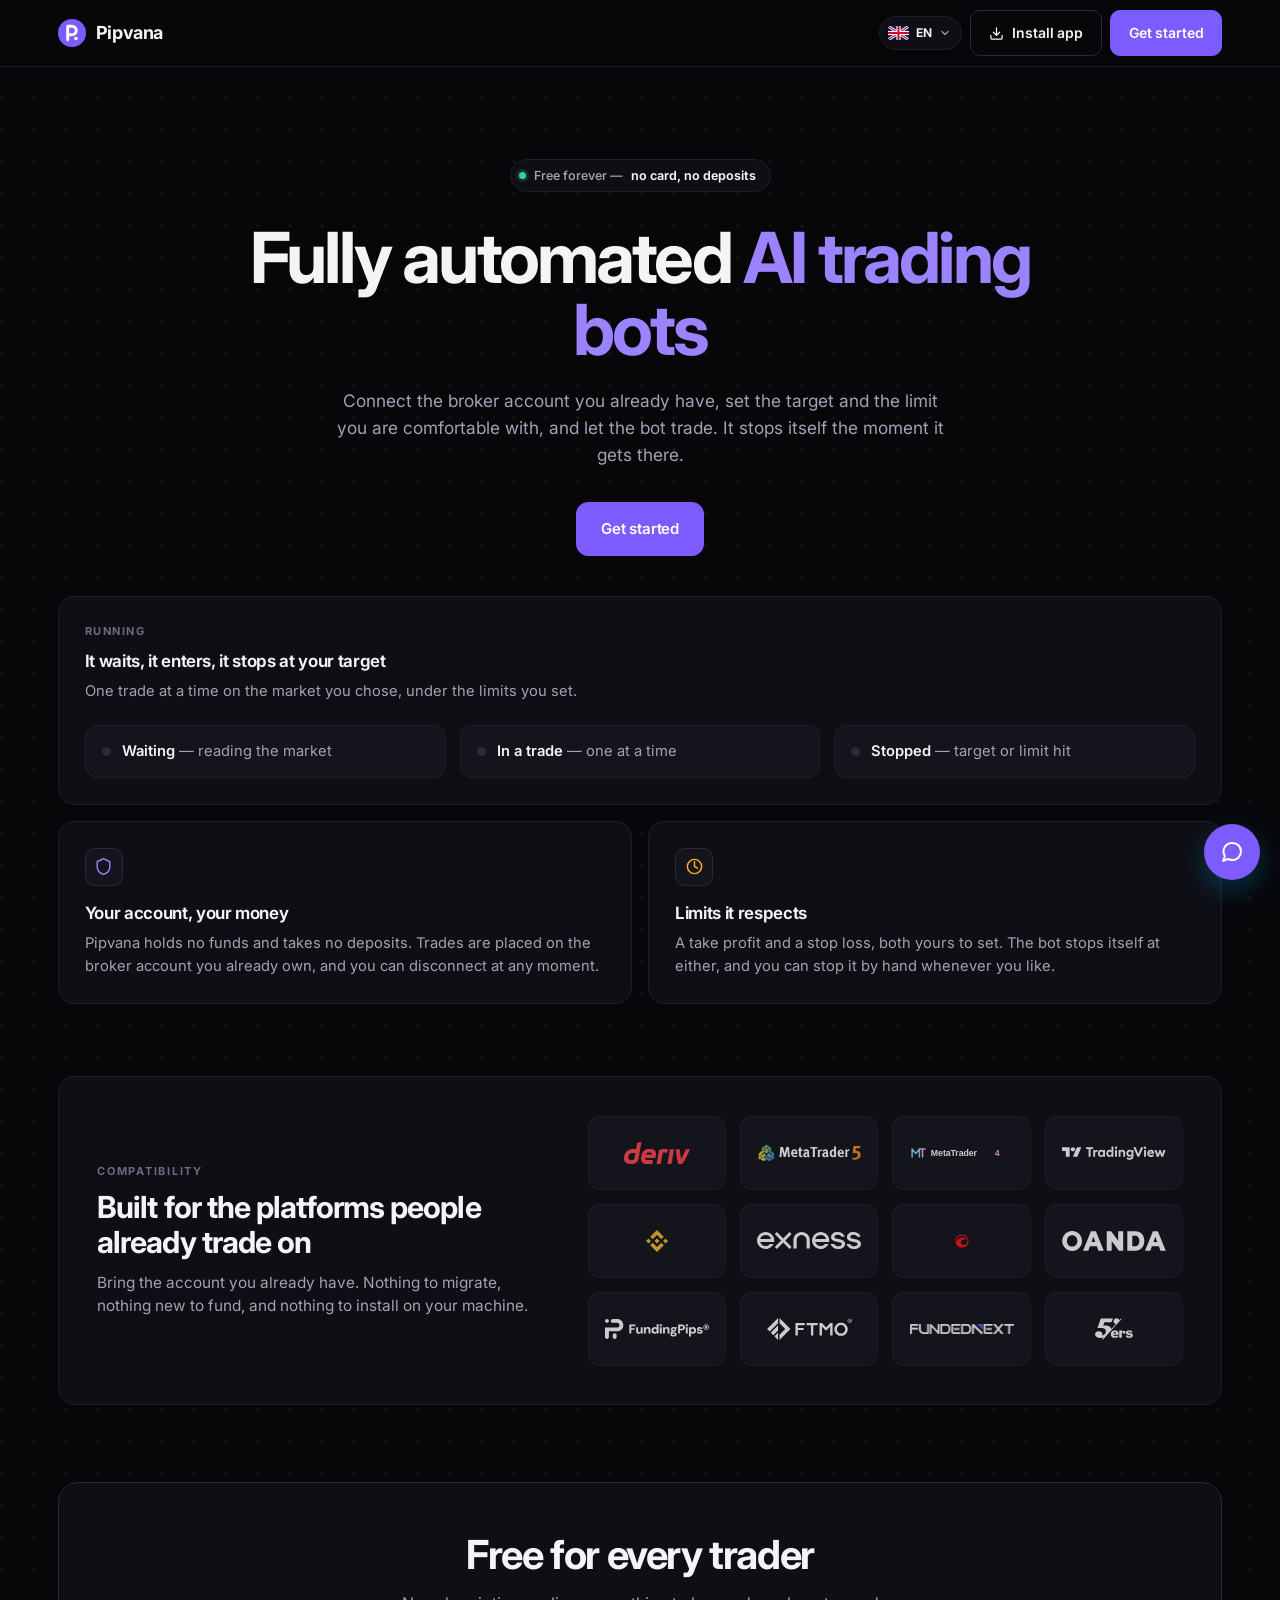
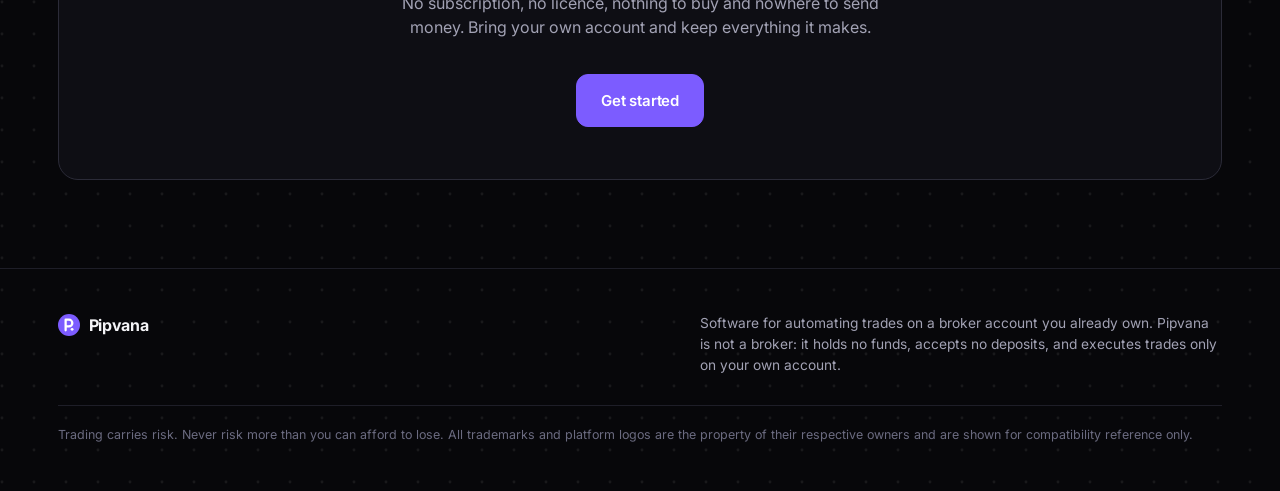
==== commit 5a31b53b: "Short risk line; the simulator only on the phrase and its card only when asked; MT5 logo Owner asked" ====
--- a/analysis.html
+++ b/analysis.html
@@ -57,16 +57,11 @@
   <!-- ── settings ─────────────────────────────────────────────────────── -->
   <section class="tools">
     <div class="tools-head">
-      <!-- The "a" of analysis is the handle for the account picker: three
-           clicks and it appears. Hidden by default so the page trades the real
-           account and only the real account — a demo picked by accident is a
-           session of practice trades somebody believes are real, and the
-           reverse is worse. -->
-      <h1 class="tools-t">Market <span class="acct-reveal" id="acct-key" title="Analysis">a</span>nalysis tools</h1>
+      <h1 class="tools-t">Market analysis tools</h1>
     </div>
 
     <div class="tools-grid">
-      <label class="fld fld--acct" id="acct-fld" hidden>
+      <label class="fld fld--acct" id="acct-fld">
         <span class="fld-k">Account</span>
         <select class="fld-i" id="account"></select>
       </label>
@@ -111,7 +106,7 @@
   <section class="cards-grid" id="cards"></section>
 
   <footer class="dash-foot">
-    <p class="disclaimer">Trading carries risk. This is an automated tool, not financial advice or a profit guarantee. Never risk more than you can afford to lose.</p>
+    <p class="disclaimer">Trading carries risk. Never risk more than you can afford to lose.</p>
   </footer>
 
 </main>
@@ -124,7 +119,18 @@
     <span class="txn-grip" aria-hidden="true"></span>
     <span class="txn-handle-t">Transactions <span class="txn-count" data-count></span></span>
     <svg class="txn-chev" viewBox="0 0 24 24" width="16" height="16" fill="none" stroke="currentColor" stroke-width="2.2" stroke-linecap="round" stroke-linejoin="round" aria-hidden="true"><path d="m6 15 6-6 6 6"/></svg>
+    <span class="txn-pl" id="txn-pl" data-i18n-skip title="Bot P/L" hidden></span>
   </button>
+
+  <!-- Run / Stop for the bot without opening it: it presses the bot's own Start/Stop
+       (analysis/bot.js), with the figures the bot holds. Under the bar, open or parked. -->
+  <div class="txn-run">
+    <button class="txn-run-btn" id="txn-run" type="button" aria-controls="bot">
+      <svg class="txn-run-go" viewBox="0 0 24 24" width="18" height="18" aria-hidden="true"><path d="M7.5 4.8v14.4a1 1 0 0 0 1.52.85l11.5-7.2a1 1 0 0 0 0-1.7L9.02 3.95A1 1 0 0 0 7.5 4.8z" fill="currentColor"/></svg>
+      <svg class="txn-run-stop" viewBox="0 0 24 24" width="16" height="16" aria-hidden="true"><rect x="5" y="5" width="14" height="14" rx="2.5" fill="currentColor"/></svg>
+      <span id="txn-run-label">Run</span>
+    </button>
+  </div>
 
   <div class="txn-body" id="txn-body">
     <div class="txn-head">
@@ -200,6 +206,15 @@
       </div>
     </div>
 
+    <!-- The risk guide (off unless turned on): Safe / High / Too high on the stake and the take
+         profit, and the safe figure. On or off, the pair's own starting figures. -->
+    <div class="bot-f">
+      <span class="bot-k">
+        Risk guide
+        <button class="tog" id="bot-guide-tog" type="button" role="switch" aria-checked="false" aria-label="Risk guide"><span class="tog-dot"></span></button>
+      </span>
+    </div>
+
     <!-- Safe / High / Too high on the stake and the take profit: why, and the safe figure (risk.js). -->
     <div class="fig-note" id="bot-risk" data-i18n-skip hidden></div>
 
@@ -210,6 +225,11 @@
       <div><dt>Win rate</dt><dd class="bot-v" id="bot-wr">—</dd></div>
       <div><dt>P/L</dt><dd class="bot-v" id="bot-pl">+0.00</dd></div>
     </dl>
+    <!-- Deposit and Withdraw on Deriv, small (Shalobot's two links). -->
+    <div class="fund-links">
+      <a class="fund-link fund-link--dep" href="https://home.deriv.com/dashboard/deposit?from=portfolio&amp;depositSheet=1&amp;currency=USD" target="_blank" rel="noopener noreferrer"><svg viewBox="0 0 24 24" width="13" height="13" fill="none" stroke="currentColor" stroke-width="2" stroke-linecap="round" stroke-linejoin="round" aria-hidden="true"><path d="M12 17V3"/><path d="m6 11 6 6 6-6"/><path d="M19 21H5"/></svg><span>Deposit</span></a>
+      <a class="fund-link" href="https://home.deriv.com/dashboard/withdraw/verify?currency=USD&amp;from=portfolio&amp;openWithdraw=1" target="_blank" rel="noopener noreferrer"><svg viewBox="0 0 24 24" width="13" height="13" fill="none" stroke="currentColor" stroke-width="2" stroke-linecap="round" stroke-linejoin="round" aria-hidden="true"><path d="m18 9-6-6-6 6"/><path d="M12 3v14"/><path d="M5 21h14"/></svg><span>Withdraw</span></a>
+    </div>
 
     <p class="bot-status" id="bot-status"></p>
   </div>
--- a/app.css
+++ b/app.css
@@ -596,21 +596,38 @@
 .perch-real:active { transform: scale(0.98); }
 .perch-real:focus-visible { outline: 2px solid var(--blue); outline-offset: 2px; }
 .perch-real svg { flex: none; }
-.perch.is-noreal #balance, .perch.is-noreal #acct-badge { display: none; }
+.perch.is-noreal #balance, .perch.is-noreal #acct-badge,
+.perch.is-noreal #amount, .perch.is-noreal #badge { display: none; }   /* Home's balance and its badge */
+/* The Risk guide switch beside its words, on a page whose labels are blocks. */
+.fld-k--tog { display: flex; align-items: center; gap: 8px; }
+.perch-real-s { display: none; }
+/* Small screens: the button leaves the header's line for a small pill just under it, at the
+   right, so the header keeps its own room on every width; the page moves down by as much
+   (real.js marks <html> while it shows). */
 @media (max-width: 640px) {
-  .perch-real { height: 32px; padding: 0 10px; gap: 5px; font-size: 11.5px; }
-  .perch-real svg { width: 12px; height: 12px; }
-}
-/* Pipvana's header also carries the language switch: on a phone the button drops its icon
-   so Home stays on the line. */
-@media (max-width: 480px) {
-  .perch-real { padding: 0 9px; font-size: 11px; }
-  .perch-real svg { display: none; }
-}
-.perch-real-s { display: none; }
-/* The narrowest phones: the short label, so the line still fits. */
-@media (max-width: 360px) {
-  .perch-real { padding: 0 9px; }
-  .perch-real-l { display: none; }
-  .perch-real-s { display: inline; }
-}
+  .top-in { position: relative; }
+  .perch-real {
+    position: absolute; top: calc(100% + 6px); right: var(--gutter);
+    height: 24px; padding: 0 10px; gap: 5px; font-size: 11px; box-shadow: 0 4px 12px rgba(217, 43, 54, 0.25);
+  }
+  .perch-real svg { width: 11px; height: 11px; }
+  html.has-noreal .dash-main, html.has-noreal .app-main { margin-top: 30px; }
+}
+
+/* Deposit and Withdraw on Deriv (Shalobot's two links), small: Home's account card, the auto
+   bot's card, the AI page under Start / Stop. Deposit in the palette's green. */
+.fund-links { display: flex; flex-wrap: wrap; gap: 6px; }
+.fund-link {
+  display: inline-flex; align-items: center; justify-content: center; gap: 5px; min-height: 28px; padding: 4px 11px;
+  border: 1px solid var(--line-hi, var(--line)); border-radius: 9px; background: var(--surface); color: var(--ink);
+  font-size: 12px; font-weight: 700; line-height: 1.15; white-space: nowrap; text-decoration: none;
+  transition: background-color .15s ease, border-color .15s ease, transform .1s ease; -webkit-tap-highlight-color: transparent;
+}
+.fund-link:hover { background: var(--surface-2); }
+.fund-link:active { transform: scale(0.97); }
+.fund-link:focus-visible { outline: 2px solid var(--blue); outline-offset: 2px; }
+.fund-link svg { flex: none; }
+.fund-link--dep { color: var(--ok); border-color: color-mix(in srgb, var(--ok) 45%, transparent); }
+.acctp .fund-links, .run-actions + .fund-links { margin-top: 12px; }
+/* In the account sheet: the two links at the left, Disconnect at the right. */
+.sheet-foot:has(.fund-links) { display: flex; flex-wrap: wrap; align-items: center; justify-content: space-between; gap: 10px; }
--- a/analysis/analysis.css
+++ b/analysis/analysis.css
@@ -465,7 +465,7 @@
     border-radius: 16px 16px 0 0;
     /* Parked with only the handle showing. Translating the whole panel keeps
        the animation on the compositor, so it stays smooth on a phone. */
-    transform: translateY(calc(100% - 52px));
+    transform: translateY(calc(100% - 52px - var(--txn-run-h)));
     transition: transform 0.28s cubic-bezier(0.22, 1, 0.36, 1);
     max-height: min(82vh, 620px);
   }
@@ -517,7 +517,7 @@
   .txn-rows { max-height: 40vh; }
 
   /* The parked handle covers the page bottom, so the last card is not hidden. */
-  .dash-main { padding-bottom: 76px; }
+  .dash-main { padding-bottom: calc(76px + var(--txn-run-h)); }
 }
 
 /* ── Fitting a laptop ───────────────────────────────────────────────────
@@ -676,8 +676,57 @@
 }
 @media (max-width: 1199px) {
   /* Clear of the transactions sheet parked at the bottom. */
-  .bot-open { bottom: 66px; }
+  .bot-open { bottom: calc(66px + var(--txn-run-h)); }
 }
 @media (max-width: 420px) {
   .bot { width: calc(100vw - 24px); }
 }
+
+/* Run / Stop (analysis/bot.js): the bot's own Start/Stop without opening it. With the sheet
+   parked it runs end to end under the Transactions bar; with the transactions open (the raised
+   sheet, or the rail on a wide screen) it sits just above Reset, both a size smaller. */
+:root { --txn-run-h: 0px; }
+.txn-run { flex: none; padding: 0 12px 10px; }
+.txn-run-btn {
+  display: flex; align-items: center; justify-content: center; gap: 8px; width: 100%; height: 44px; padding: 0 16px;
+  font: inherit; font-size: 15px; font-weight: 700; letter-spacing: 0.01em; color: #fff;
+  background: #3aa9a5; border: 0; border-radius: 12px; cursor: pointer;
+  box-shadow: 0 6px 16px -10px rgba(58, 169, 165, 0.9);
+  transition: background-color .15s ease, transform .1s ease, filter .15s ease;
+}
+.txn-run-btn:hover { filter: brightness(1.06); }
+.txn-run-btn:active { transform: translateY(1px); }
+.txn-run-btn:focus-visible { outline: 2px solid #3aa9a5; outline-offset: 2px; }
+.txn-run-btn.is-running { background: #e5484d; box-shadow: 0 6px 16px -10px rgba(229, 72, 77, 0.9); }
+.txn-run-stop, .txn-run-btn.is-running .txn-run-go { display: none; }
+.txn-run-btn.is-running .txn-run-stop { display: block; }
+/* Above Reset: the pair a size smaller, the same shape. */
+.txn-run.is-in { padding: 0; margin-top: 12px; }
+.txn-run.is-in .txn-run-btn { height: 38px; font-size: 14px; border-radius: 999px; box-shadow: none; }
+.txn-run.is-in .txn-run-btn svg { width: 15px; height: 15px; }
+.txn-run.is-in + .txn-reset { margin-top: 8px; padding-top: 8px; padding-bottom: 8px; font-size: 13px; }
+@media (max-width: 1199px) {
+  :root { --txn-run-h: 54px; }
+  .txn-run:not(.is-in) { height: var(--txn-run-h); }
+  /* The bar keeps its height on a short screen: the transactions scroll instead. */
+  .txn-handle { flex: none; }
+  /* Parked: the chat button sits on the free left end of the Transactions bar, clear of
+     Run / Stop, and its panel opens above them. */
+  html:not(.txn-open) .sup-btn { bottom: calc(var(--txn-run-h) + 3px); left: 12px; width: 46px; height: 46px; }
+  html:not(.txn-open) .sup { bottom: calc(var(--txn-run-h) + 60px); }
+  /* Raised: no room is kept for them. Open bot floats over the right end of Run / Stop and
+     Reset, and the chat button (where the page has one) over their left end: the totals and the
+     buttons' words stay clear. */
+  html.txn-open .sup-btn { bottom: 12px; left: 12px; width: 46px; height: 46px; }
+  html.txn-open .bot-open { bottom: 14px; right: 16px; }
+  /* The run's P/L on the parked bar (analysis/bot.js), at its right end: the bar keeps its size. */
+  .txn-pl[hidden] { display: none; }
+  .txn-pl {
+    position: absolute; right: 12px; top: 50%; transform: translateY(-50%);
+    display: inline-flex; align-items: center; height: 20px; padding: 0 8px; border-radius: 999px;
+    font-size: 11px; font-weight: 700; line-height: 1; font-variant-numeric: tabular-nums; white-space: nowrap;
+    color: var(--ink-muted, var(--text-2)); background: var(--surface-2, var(--panel-2, rgba(127, 127, 127, 0.12)));
+  }
+  .txn-pl.is-up { color: var(--up); background: color-mix(in srgb, var(--up) 14%, transparent); }
+  .txn-pl.is-down { color: var(--down); background: color-mix(in srgb, var(--down) 14%, transparent); }
+}
--- a/alert/alert.css
+++ b/alert/alert.css
@@ -194,3 +194,82 @@
   .tpop-back, .tpop-card { transition: none; }
   .tpop-card { transform: none; }
 }
+
+/* What went wrong (risk.js mistakes): what the run did past the risk guide, as points, on the
+   stop-loss and insufficient-balance cards, shown in full (the card grows to hold them, nothing
+   scrolls inside it), then the note as a green tip. While they show, the mark sits smaller and
+   the rest closer; on a short screen closer still, so all of the card shows at once. */
+.tpop-why[hidden] { display: none; }
+.tpop-why { margin: 12px 0 0; display: grid; gap: 8px; text-align: left; }
+.tpop-why-box { padding: 10px 12px; border-radius: 12px; border: 1px solid color-mix(in srgb, var(--tpop) 30%, transparent); background: var(--panel-2); }
+.tpop-why-h { margin: 0 0 5px; font-size: 10px; font-weight: 700; letter-spacing: 0.12em; text-transform: uppercase; color: var(--tpop); }
+.tpop-why ul { margin: 0; padding: 0 0 0 15px; display: grid; gap: 4px; list-style: disc outside; }
+.tpop-why li { display: list-item; font-size: 12.5px; line-height: 1.42; color: var(--text); overflow-wrap: anywhere; }
+.tpop-why li::marker { color: var(--tpop); }
+.tpop-why-tip { --tip: var(--mint, #0f9d63); display: flex; align-items: flex-start; gap: 10px; padding: 10px 12px; border-radius: 12px;
+  border: 1px solid color-mix(in srgb, var(--tip) 34%, transparent); background: color-mix(in srgb, var(--tip) 9%, var(--panel-2)); }
+.tpop-why-tip-i { flex: none; display: grid; place-items: center; width: 26px; height: 26px; border-radius: 50%; background: color-mix(in srgb, var(--tip) 16%, transparent); color: var(--tip); }
+.tpop-why-tip p { margin: 0; font-size: 11.5px; line-height: 1.42; font-weight: 600; color: var(--text); }
+.tpop-why-tip b { display: block; margin-bottom: 2px; font-size: 10px; font-weight: 700; letter-spacing: 0.12em; text-transform: uppercase; color: var(--tip); }
+/* Never past the screen: on the very smallest the card itself can be moved (no bar shows). */
+.tpop.has-why { padding: 12px; }
+.tpop.has-why .tpop-card { max-height: calc(100dvh - 24px); overflow-y: auto; overscroll-behavior: contain; scrollbar-width: none; }
+.tpop.has-why .tpop-card::-webkit-scrollbar { display: none; }
+/* While the points show: the mark beside its kicker and title, the room going to the points. */
+.tpop.has-why .tpop-card { display: grid; grid-template-columns: 1fr auto auto 1fr; column-gap: 12px; align-items: center; }
+.tpop.has-why .tpop-card > * { grid-column: 1 / -1; }
+.tpop.has-why .tpop-card > .tpop-mark { grid-column: 2; grid-row: 1 / span 2; margin: 0; }
+.tpop.has-why .tpop-card > .tpop-k { grid-column: 3; grid-row: 1; margin: 0; text-align: left; align-self: end; }
+.tpop.has-why .tpop-card > .tpop-t { grid-column: 3; grid-row: 2; margin: 0; text-align: left; align-self: start; }
+.tpop.has-why .tpop-card { padding-top: 20px; padding-bottom: 20px; }
+.tpop.has-why .tpop-mark { width: 42px; height: 42px; border-radius: 13px; }
+.tpop.has-why .tpop-mark svg { width: 26px; height: 26px; }
+.tpop.has-why .tpop-k { margin-top: 10px; }
+.tpop.has-why .tpop-t { margin-top: 3px; font-size: 1.12rem; }
+.tpop.has-why .tpop-p { margin-top: 5px; line-height: 1.45; max-width: none; }
+.tpop.has-why .tpop-figs { margin-top: 10px; padding: 9px 10px; }
+.tpop.has-why .tpop-fig dd { font-size: 14px; margin-top: 2px; }
+.tpop.has-why .tpop-actions, .tpop.has-why .tpop-card > .tpop-go { margin-top: 12px; }
+.tpop.has-why .tpop-actions { grid-template-columns: 1fr 1fr; }   /* side by side: the room goes to the points */
+@media (max-width: 480px) { .tpop.has-why .tpop-t { font-size: 1rem; } }
+@media (max-height: 680px) {
+  .tpop.has-why .tpop-card { padding-top: 16px; padding-bottom: 14px; }
+  .tpop-why { gap: 6px; margin-top: 8px; }
+  .tpop-why-box, .tpop-why-tip { padding: 8px 10px; }
+  .tpop-why-tip-i { width: 22px; height: 22px; }
+  .tpop.has-why .tpop-mark { width: 36px; height: 36px; }
+  .tpop.has-why .tpop-k { margin-top: 6px; }
+  .tpop.has-why .tpop-figs { margin-top: 8px; padding: 7px 10px; }
+  .tpop.has-why .tpop-actions, .tpop.has-why .tpop-card > .tpop-go { margin-top: 10px; }
+}
+@media (max-height: 600px) {
+  .tpop-why li { font-size: 11.5px; line-height: 1.38; }
+  .tpop-why-tip p { font-size: 11px; line-height: 1.38; }
+  .tpop.has-why .tpop-card { padding-top: 12px; padding-bottom: 12px; }
+  .tpop.has-why .tpop-p { margin-top: 4px; line-height: 1.35; }
+  .tpop.has-why .tpop-figs { padding: 6px 8px; }
+}
+
+/* A running bot's wait (alert.js wait): Deriv's rate limit, the line coming back, a contract
+   update, the last trade settling. A violet ring keeps turning round a breathing core, the card's
+   edge shimmers, until it trades again. */
+.bot-wait[hidden] { display: none; }
+.bot-wait {
+  --w: #7c5cff;
+  position: relative; display: flex; align-items: center; gap: 12px; margin: 0 0 10px; padding: 12px 14px; overflow: hidden;
+  border: 1px solid color-mix(in srgb, var(--w) 32%, var(--line)); border-radius: 14px; text-align: left;
+  background: linear-gradient(110deg, color-mix(in srgb, var(--w) 6%, var(--panel-2)) 30%, color-mix(in srgb, var(--w) 14%, var(--panel-2)) 50%, color-mix(in srgb, var(--w) 6%, var(--panel-2)) 70%) 0 0 / 300% 100%;
+  animation: bot-wait-in .35s ease-out both, bot-wait-shine 2.4s linear infinite;
+}
+.bot-wait-mark { position: relative; flex: none; display: grid; place-items: center; width: 38px; height: 38px; }
+.bot-wait-mark::before { content: ""; position: absolute; inset: 0; border-radius: 50%; background: conic-gradient(from 0deg, transparent 0 25%, var(--w) 75%, #22d3ee 100%); -webkit-mask: radial-gradient(farthest-side, transparent calc(100% - 4px), #000 calc(100% - 3px)); mask: radial-gradient(farthest-side, transparent calc(100% - 4px), #000 calc(100% - 3px)); animation: bot-wait-spin 1.1s linear infinite; }
+.bot-wait-mark i { display: none; }
+.bot-wait-mark i:first-child { display: block; width: 12px; height: 12px; border-radius: 50%; background: var(--w); box-shadow: 0 0 12px color-mix(in srgb, var(--w) 70%, transparent); animation: bot-wait-core 1.1s ease-in-out infinite alternate; }
+.bot-wait-t { display: grid; gap: 2px; min-width: 0; }
+.bot-wait-t strong { font-size: 13px; line-height: 1.35; font-weight: 700; color: var(--text); }
+.bot-wait-t span { font-size: 11.5px; line-height: 1.4; color: var(--text-2); }
+@keyframes bot-wait-spin { to { transform: rotate(360deg); } }
+@keyframes bot-wait-core { from { transform: scale(.75); } to { transform: scale(1.1); } }
+@keyframes bot-wait-shine { from { background-position: 100% 0; } to { background-position: -200% 0; } }
+@keyframes bot-wait-in { from { opacity: 0; transform: translateY(-4px); } to { opacity: 1; transform: none; } }
+@media (prefers-reduced-motion: reduce) { .bot-wait, .bot-wait-mark::before, .bot-wait-mark i:first-child { animation-duration: .35s, 6s; } }
